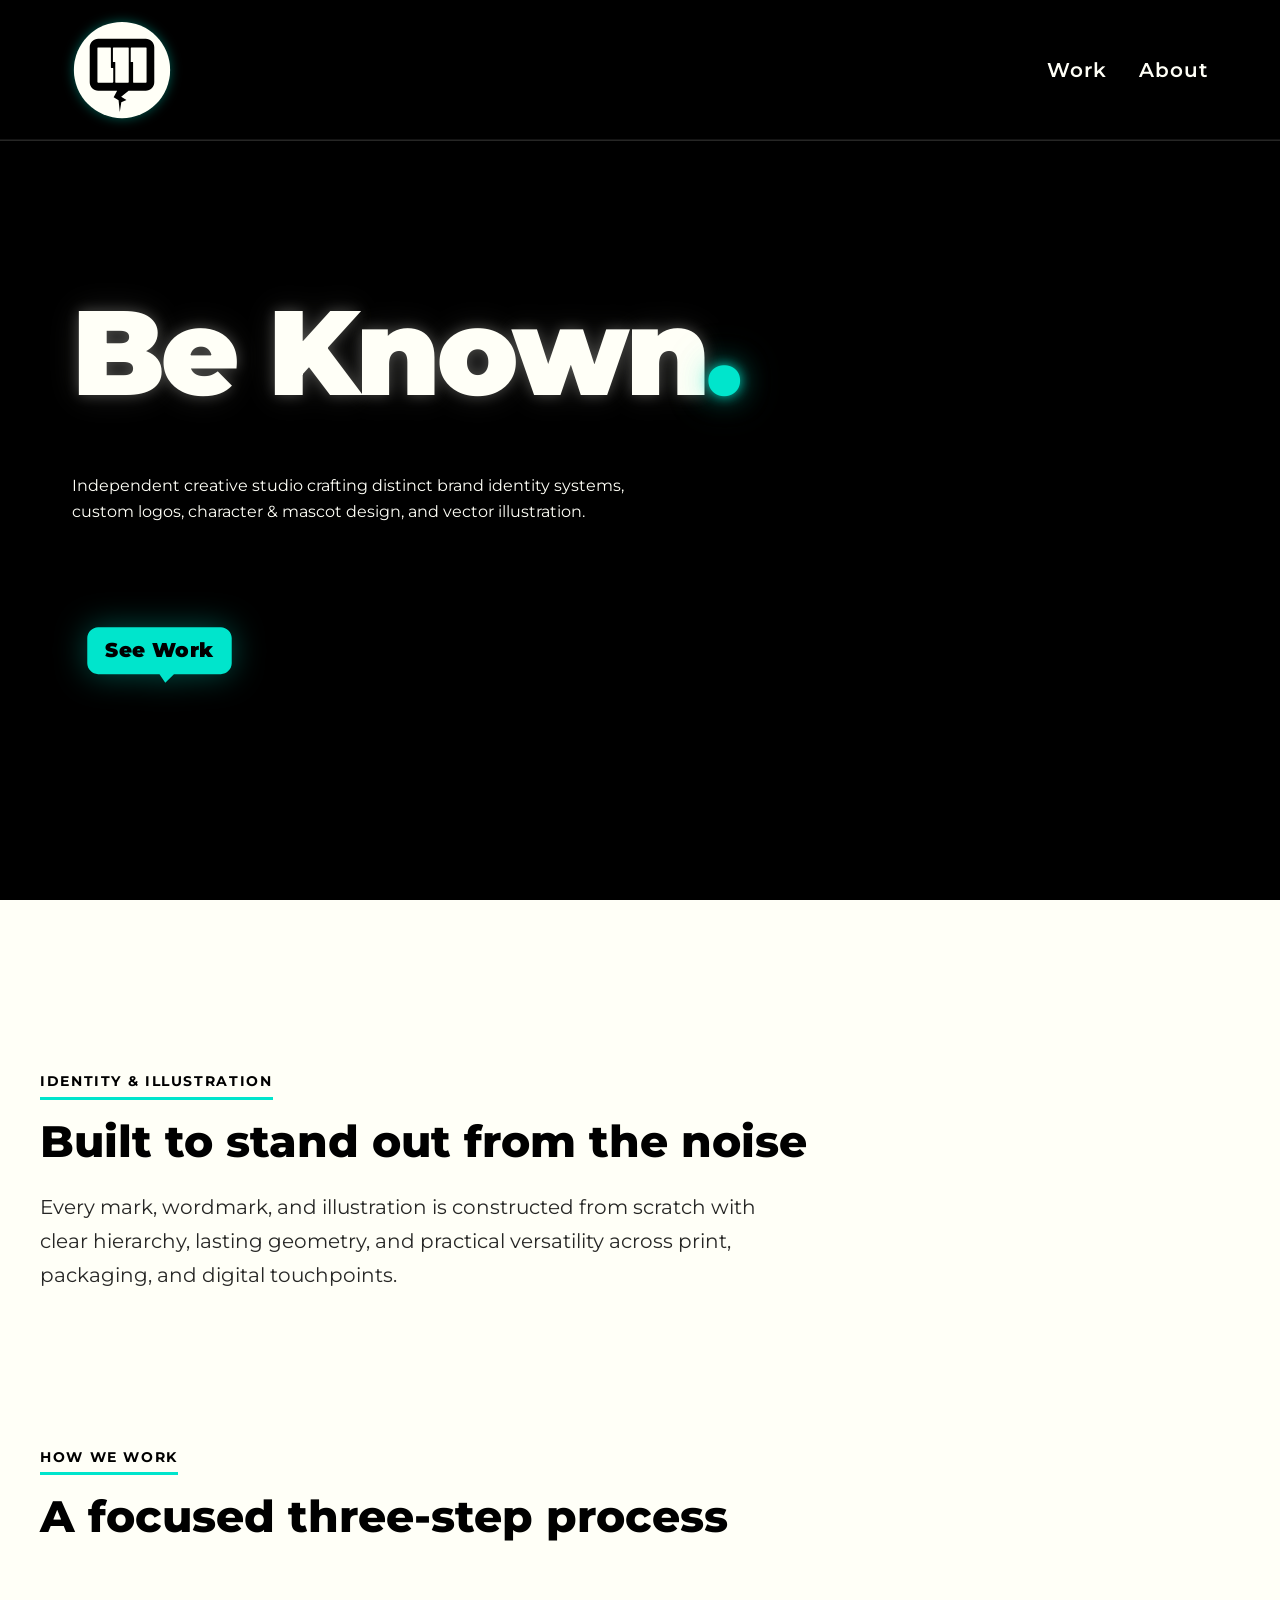
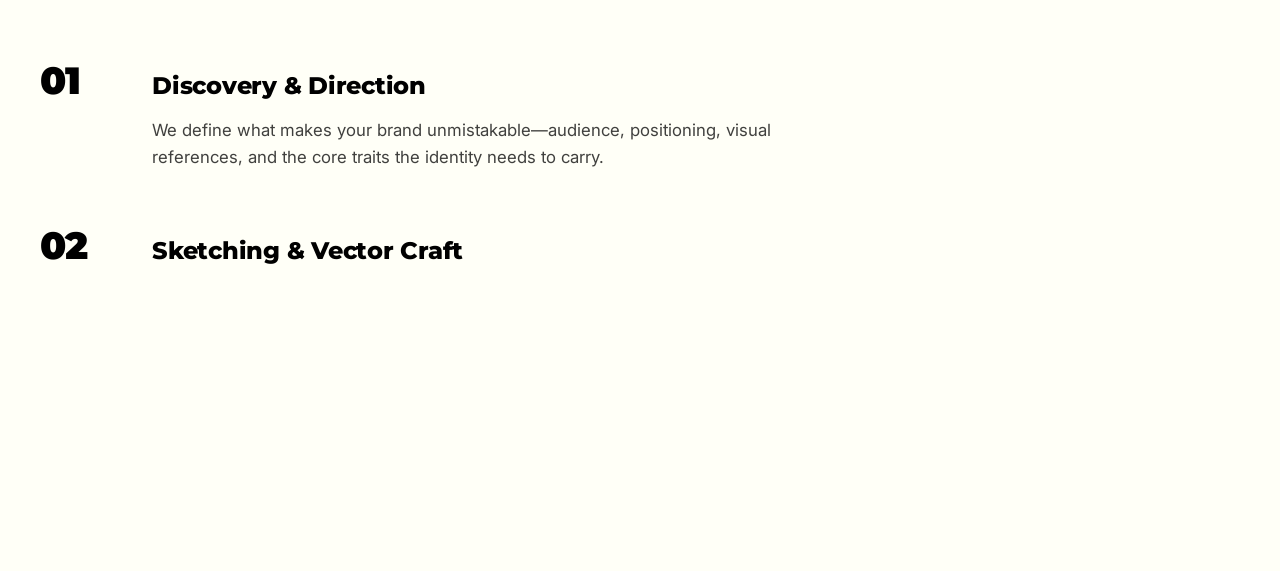
==== index.html @ d7d93ae3 "update to clean code" ====
<!DOCTYPE html>
<html lang="en">
<head>
  <meta charset="UTF-8">
  <meta name="viewport" content="width=device-width, initial-scale=1.0">
  <title>Loch11 | Be Known.</title>

  <!-- Favicon -->
  <link rel="icon" type="image/svg+xml" href="images/favicon.svg">

  <!-- Open Graph / Social Link Preview -->
  <meta property="og:type" content="website">
  <meta property="og:url" content="https://loch11.com/">
  <meta property="og:title" content="Loch11 | Be Known.">
  <meta property="og:description" content="Independent creative studio specializing in custom logos, brand identity systems, character design, and commercial illustration.">
  <meta property="og:image" content="https://loch11.com/images/og-preview.png">
  <meta property="og:image:width" content="1200">
  <meta property="og:image:height" content="630">

  <!-- Twitter / X Large Card Support -->
  <meta name="twitter:card" content="summary_large_image">
  <meta name="twitter:title" content="Loch11 | Be Known.">
  <meta name="twitter:description" content="Independent creative studio specializing in custom logos, brand identity systems, character design, and commercial illustration.">
  <meta name="twitter:image" content="https://loch11.com/images/og-preview.png">

  <!-- Google Fonts -->
  <link rel="preconnect" href="https://fonts.googleapis.com">
  <link rel="preconnect" href="https://fonts.gstatic.com" crossorigin>
  <link href="https://fonts.googleapis.com/css2?family=Inter:wght@400;500;600&family=Montserrat:ital,wght@0,400;0,600;0,700;0,800;0,900;1,400&display=swap" rel="stylesheet">

  <!-- External Stylesheet -->
  <link rel="stylesheet" href="css/style.css">
</head>
<body>

  <!-- Hidden Liquid Glass Ripple Filter -->
  <svg width="0" height="0" style="position: absolute; pointer-events: none;" aria-hidden="true">
    <defs>
      <filter id="water-ripple" x="-10%" y="-10%" width="120%" height="120%">
        <feTurbulence type="fractalNoise" baseFrequency="0.012 0.045" numOctaves="2" seed="3" result="noise">
          <animate attributeName="baseFrequency" dur="14s" values="0.012 0.045; 0.018 0.06; 0.012 0.045" repeatCount="indefinite" />
        </feTurbulence>
        <feDisplacementMap in="SourceGraphic" in2="noise" scale="14" xChannelSelector="R" yChannelSelector="G" />
      </filter>
    </defs>
  </svg>

  <!-- Above the Fold -->
  <div class="above-the-fold">
    <!-- Navigation -->
    <header class="nav">
      <div class="nav-container">
        <a href="index.html" class="brand-link" aria-label="Loch11 Home">
          <img src="images/l11-bubble.svg" alt="Loch11 Logo" class="brand-icon">
        </a>

        <nav aria-label="Primary Navigation">
          <ul class="nav-links">
            <li><a href="work.html">Work</a></li>
            <li><a href="about.html">About</a></li>
          </ul>
        </nav>
      </div>
    </header>

    <!-- Hero -->
    <section class="hero" aria-labelledby="hero-heading">
      <div class="hero-content">
        <h1 id="hero-heading" class="tagline">Be Known<span class="period">.</span></h1>
        <p class="hero-description">
          Independent creative studio crafting distinct brand identity systems, custom logos, character &amp; mascot design, and vector illustration.
        </p>
      </div>

      <div class="cta-wrapper">
        <a href="work.html" class="cta-button">See Work</a>
      </div>
    </section>

    <div class="transition-serpent-wrapper" aria-hidden="true">
      <img src="images/serpent.svg" alt="" class="transition-serpent">
    </div>
  </div>

  <!-- Below the Fold -->
  <main class="below-fold-wrapper">
    <section class="content-section" aria-labelledby="about-heading">
      <div class="section-container">
        <span class="section-eyebrow">Identity &amp; Illustration</span>
        <h2 id="about-heading" class="section-heading">Built to stand out from the noise</h2>
        <p class="about-copy">
          Every mark, wordmark, and illustration is constructed from scratch with clear hierarchy, lasting geometry, and practical versatility across print, packaging, and digital touchpoints.
        </p>
      </div>
    </section>

    <section class="process-section" aria-labelledby="process-heading">
      <div class="section-container">
        <div class="process-section-header">
          <span class="section-eyebrow">How We Work</span>
          <h2 id="process-heading" class="section-heading">A focused three-step process</h2>
        </div>

        <div class="editorial-process-list">
          <article class="process-item">
            <span class="process-num">01</span>
            <div class="process-content">
              <h3 class="process-title">Discovery &amp; Direction</h3>
              <p class="process-desc">
                We define what makes your brand unmistakable—audience, positioning, visual references, and the core traits the identity needs to carry.
              </p>
            </div>
          </article>

          <article class="process-item">
            <span class="process-num">02</span>
            <div class="process-content">
              <h3 class="process-title">Sketching &amp; Vector Craft</h3>
              <p class="process-desc">
---- css/style.css ----
/* =========================================
1. BRAND VARIABLES & RESET
   ========================================= */
:root {
  --bg-black: #000000;
  --bg-surface: #0a0d0c;
  --text-offwhite: #fffff7;
  --text-muted: #a3a39e;
  --accent-teal: #00e5cc;
  --accent-teal-hover: #00cbb5;

  --font-display: 'Montserrat', sans-serif;
  --font-body: 'Inter', -apple-system, BlinkMacSystemFont, sans-serif;
  --container-width: 1200px;
}

*,
*::before,
*::after {
  box-sizing: border-box;
  margin: 0;
  padding: 0;
}

html {
  scroll-behavior: smooth;
}

body {
  background-color: var(--bg-black);
  color: var(--text-offwhite);
  font-family: var(--font-body);
  line-height: 1.6;
  overflow-x: hidden;
}

.container {
  width: 100%;
  max-width: var(--container-width);
  margin: 0 auto;
  padding: 0 2rem;
}

/* =========================================
2. ABOVE THE FOLD LAYOUT
   ========================================= */
.above-the-fold {
  position: relative;
  min-height: 100vh;
  min-height: 100svh;
  display: flex;
  flex-direction: column;
  justify-content: center;
  background-color: var(--bg-black);
  overflow: visible;
}

/* =========================================
3. NAVIGATION BAR
   ========================================= */
.nav {
  position: fixed;
  top: 0;
  left: 0;
  width: 100%;
  z-index: 100;
  background-color: rgba(0, 0, 0, 0.55);
  -webkit-backdrop-filter: blur(10px);
  backdrop-filter: blur(10px);
  backdrop-filter: blur(10px) url(#water-ripple);
  border-bottom: 1px solid rgba(255, 255, 247, 0.15);
  box-shadow: inset 0 -1px 0 rgba(255, 255, 247, 0.08);
}

.nav-container {
  display: flex;
  justify-content: space-between;
  align-items: center;
  max-width: var(--container-width);
  margin: 0 auto;
  padding: 1.25rem 2rem;
}

.brand-link {
  display: inline-flex;
  align-items: center;
  gap: 0.65rem;
  text-decoration: none;
  color: var(--text-offwhite);
  font-family: var(--font-display);
  font-weight: 900;
  font-size: 1.35rem;
  letter-spacing: 0.04em;
  transition: opacity 0.2s ease;
}

.brand-link:hover {
  opacity: 0.85;
}

.brand-icon {
  width: 100px;
  height: 100px;
  display: block;
  filter: drop-shadow(0 0 6px rgba(0, 229, 204, 0.4));
}

.nav-links {
  display: flex;
  gap: 2rem;
  list-style: none;
}

.nav-links a {
  font-family: var(--font-display);
  font-weight: 600;
  font-size: 1.25rem;
  letter-spacing: 0.05em;
  color: var(--text-offwhite);
  text-decoration: none;
  transition: color 0.2s ease;
}

.nav-links a:hover,
.nav-links a[aria-current="page"] {
  color: var(--accent-teal);
}

/* =========================================
4. HERO & BIOLUMINESCENT TYPOGRAPHY
   ========================================= */
.hero {
  width: 100%;
  max-width: var(--container-width);
  margin: 0 auto;
  padding: 120px 2rem 140px;
}

.hero-content {
  display: flex;
  flex-direction: column;
  align-items: flex-start;
  width: fit-content;
  margin-top: 6rem;
}

.tagline {
  font-family: var(--font-display);
  font-weight: 900;
  font-size: clamp(3.75rem, 10vw, 7.5rem);
  line-height: 1.02;
  letter-spacing: -0.03em;
  color: var(--text-offwhite);
  margin-bottom: 1.5rem;
  text-shadow:
    0 0 14px rgba(255, 255, 247, 0.25),
    0 0 32px rgba(255, 255, 247, 0.12);
}

.tagline .period {
  color: var(--accent-teal);
  text-shadow:
    0 0 12px rgba(0, 229, 204, 0.8),
    0 0 28px rgba(0, 229, 204, 0.5),
    0 0 48px rgba(0, 229, 204, 0.25);
}

.hero-description {
  max-width: 55ch;
  margin-top: 2.25rem;
  font-family: var(--font-display);
  font-weight: 400;
  line-height: 1.6;
}

/* =========================================
5. BUTTONS & INTERACTIVE ELEMENTS
   ========================================= */
.cta-wrapper {
  align-self: center;
  display: inline-block;
  margin-top: 6rem;
  filter: drop-shadow(0 0 16px rgba(0, 229, 204, 0.35));
  transition: transform 0.2s ease, filter 0.2s ease;
}

.cta-wrapper:hover {
  transform: translateY(-2px);
  filter: drop-shadow(0 0 24px rgba(0, 229, 204, 0.65));
}

.cta-wrapper:active {
  transform: translateY(0);
}

.cta-button {
  display: inline-flex;
  align-items: center;
  justify-content: center;
  align-self: center;
  width: 175px;
  height: 65px;
  padding-top: 6px;
  padding-bottom: 12px;
  background-color: var(--accent-teal);
  color: var(--bg-black);
  font-family: var(--font-display);
  font-weight: 900;
  font-size: 1.25rem;
  letter-spacing: 0.02em;
  text-decoration: none;
  -webkit-mask-image: url("data:image/svg+xml,%3Csvg xmlns='http://www.w3.org/2000/svg' viewBox='0 0 200 90'%3E%3Cpath d='M15 10h170c8 0 15 7 15 15v35c0 8-7 15-15 15h-65l-12 12-8-12h-85c-8 0-15-7-15-15V25c0-8 7-15 15-15z'/%3E%3C/svg%3E");
  mask-image: url("data:image/svg+xml,%3Csvg xmlns='http://www.w3.org/2000/svg' viewBox='0 0 200 90'%3E%3Cpath d='M15 10h170c8 0 15 7 15 15v35c0 8-7 15-15 15h-65l-12 12-8-12h-85c-8 0-15-7-15-15V25c0-8 7-15 15-15z'/%3E%3C/svg%3E");
  -webkit-mask-size: 100% 100%;
  mask-size: 100% 100%;
  -webkit-mask-repeat: no-repeat;
  mask-repeat: no-repeat;
  -webkit-mask-position: center;
  mask-position: center;
  transition: background-color 0.2s ease;
}

.cta-button:hover {
  background-color: var(--accent-teal-hover);
}

.transition-serpent-wrapper {
  position: absolute;
  bottom: -2px;
  right: 0;
  z-index: 10;
  pointer-events: none;
}

.transition-serpent {
  width: clamp(220px, 28vw, 440px);
  height: auto;
  display: block;
}

/* =========================================
6. BELOW THE FOLD & SECTIONS
   ========================================= */
.below-fold-wrapper {
  background-color: var(--text-offwhite);
  color: var(--bg-black);
  padding-top: 7rem;
  padding-bottom: 7rem;
}

.content-section {
  padding: 3.5rem 2rem;
}

.section-container {
  max-width: var(--container-width);
  margin: 0 auto;
}

.section-eyebrow {
  display: inline-block;
  font-family: var(--font-display);
  font-weight: 700;
  font-size: 0.85rem;
  text-transform: uppercase;
  letter-spacing: 0.12em;
  color: var(--bg-black);
  margin-bottom: 1rem;
  border-bottom: 3px solid var(--accent-teal);
  padding-bottom: 0.25rem;
}

.below-fold-wrapper .section-heading {
  font-family: var(--font-display);
  font-weight: 800;
  font-size: clamp(1.85rem, 3.5vw, 2.75rem);
  line-height: 1.15;
  margin-bottom: 1.5rem;
  max-width: 780px;
}

.about-copy {
  font-family: var(--font-display);
  font-weight: 400;
  font-size: clamp(1.1rem, 1.6vw, 1.35rem);
  line-height: 1.65;
  max-width: 760px;
  color: rgba(0, 0, 0, 0.85);
}

/* Editorial Process Section */
.process-section {
  padding: 6rem 0;
  background-color: var(--text-offwhite);
  color: var(--bg-black);
}

.process-section-header {
  margin-bottom: 4rem;
  max-width: 700px;
}

.editorial-process-list {
  display: flex;
  flex-direction: column;
  gap: 3.5rem;
  max-width: 900px;
  margin-bottom: 5rem;
  padding-top: 3.5rem;
}

.process-item {
  display: grid;
  grid-template-columns: 80px 1fr;
  gap: 2rem;
  align-items: baseline;
}

.process-num {
  font-family: var(--font-display);
  font-weight: 900;
  font-size: clamp(2rem, 3vw, 2.75rem);
  color: var(--bg-black);
  line-height: 1;
  letter-spacing: -0.02em;
}

.process-content {
  display: flex;
  flex-direction: column;
  gap: 0.75rem;
}

.process-title {
  font-family: var(--font-display);
  font-weight: 800;
  font-size: clamp(1.25rem, 2vw, 1.5rem);
  letter-spacing: -0.01em;
  color: var(--bg-black);
}

.process-desc {
  font-family: var(--font-body);
  font-size: 1.05rem;
  line-height: 1.6;
  color: rgba(0, 0, 0, 0.75);
  max-width: 700px;
}

/* Process Closing CTA */
.process-cta {
  display: flex;
  flex-direction: column;
  align-items: center;
  justify-content: center;
  text-align: center;
  gap: 1.75rem;
  margin: 5rem auto 0;
  padding-top: 3rem;
  width: 100%;
  max-width: 900px;
}

.process-cta-text {
  font-family: var(--font-display);
  font-weight: 800;
  font-size: clamp(1.4rem, 2.5vw, 1.85rem);
  line-height: 1.3;
  color: var(--bg-black);
  width: 100%;
  text-align: center;
}

.process-cta .cta-button {
  align-self: center;
}

/* =========================================
7. SITE FOOTER & SUBPAGE SUPPORT
   ========================================= */
.site-footer {
  position: relative;
  background-color: var(--bg-black);
  color: var(--text-offwhite);
  padding: 6rem 2rem 3rem;
  width: 100%;
  overflow: visible;
}

.footer-container {
  display: flex;
  justify-content: space-between;
  align-items: center;
  flex-wrap: wrap;
  gap: 1.5rem;
  max-width: var(--container-width);
  margin: 0 auto;
  padding: 3rem 2rem;
  font-family: var(--font-display);
  font-size: 0.9rem;
}

.footer-copyright {
  font-weight: 400;
  color: rgba(255, 255, 247, 0.75);
}

.footer-center {
  display: flex;
  flex-direction: column;
  align-items: center;
  justify-content: center;
  text-align: center;
  gap: 0.75rem;
}

.footer-contact {
  display: inline-block;
  text-align: center;
  color: var(--text-offwhite);
  font-weight: 600;
  text-decoration: none;
  transition: color 0.2s ease;
}

.footer-contact:hover {
  color: var(--accent-teal);
}

.footer-socials {
  display: flex;
  gap: 1.75rem;
  list-style: none;
}

.footer-socials a {
  color: var(--text-offwhite);
  font-weight: 600;
  text-decoration: none;
  transition: color 0.2s ease;
}

.footer-socials a:hover {
  color: var(--accent-teal);
}

.subpage-main,
.work-main {
  min-height: calc(100vh - 220px);
  padding-top: 11rem;
  padding-bottom: 5rem;
}

/* Footer Water Emergence Effect */
.footer-water-stage {
  position: relative;
  display: inline-flex;
  align-items: center;
  justify-content: center;
  padding: 8px 12px;
  overflow: hidden;
}

.footer-water-stage .footer-logo {
  display: block;
  width: 140px;
  height: auto;
  margin: 0 auto;
  transform: translateY(115%) scaleY(0.85) skewX(-4deg);
  opacity: 0;
  filter: blur(3px);
  transition:
    transform 1.3s cubic-bezier(0.22, 1, 0.36, 1),
    opacity 0.8s ease-out,
    filter 1.1s ease-out;
  will-change: transform, opacity, filter;
}

.waterline-shimmer {
  position: absolute;
  bottom: 4px;
  left: 5%;
  width: 90%;
  height: 3px;
  border-radius: 50%;
  background: radial-gradient(circle, rgba(0, 229, 204, 0.95) 0%, rgba(0, 229, 204, 0) 75%);
  opacity: 0;
  transform: scaleX(0.2);
  pointer-events: none;
}

.footer-water-stage.is-emerged .footer-logo {
  transform: translateY(0) scaleY(1) skewX(0deg);
  opacity: 1;
  filter: blur(0);
  animation: water-bob 1.6s ease-out 0.3s 1;
}

.footer-water-stage.is-emerged .waterline-shimmer {
  animation: surface-ripple 1.8s ease-out forwards;
}

@keyframes water-bob {
  0%   { transform: translateY(0) skewX(-3deg) scaleY(0.96); }
  35%  { transform: translateY(-4px) skewX(2deg) scaleY(1.02); }
  70%  { transform: translateY(1px) skewX(-1deg) scaleY(0.99); }
  100% { transform: translateY(0) skewX(0deg) scaleY(1); }
}

@keyframes surface-ripple {
  0%   { opacity: 0; transform: scaleX(0.2); }
  30%  { opacity: 1; transform: scaleX(1.05); }
  100% { opacity: 0; transform: scaleX(1.35); }
}

@media (prefers-reduced-motion: reduce) {
  .footer-water-stage .footer-logo {
    transform: none;
    opacity: 1;
    filter: none;
    transition: none;
    animation: none;
  }
  .waterline-shimmer {
    display: none;
  }
}

/* ==========================================================================
   Work Page: Case Studies (3) + Logo & Typography Sample Grid
   ========================================================================== */
.work-main {
  --teal: #00e5cc;
  --panel-bg: rgba(255, 255, 255, 0.03);
  --line-subtle: rgba(255, 255, 255, 0.14);
}

.work-hero {
  padding: 2.5rem 0;
}

.work-hero .eyebrow {
  font-family: var(--font-body);
  font-size: 0.78rem;
  font-weight: 600;
  letter-spacing: 0.16em;
  text-transform: uppercase;
  color: var(--teal);
  margin-bottom: 0.75rem;
}

.work-title {
  font-family: var(--font-display);
  font-weight: 900;
  font-size: clamp(2.25rem, 5vw, 3.75rem);
  line-height: 1.05;
  letter-spacing: -0.02em;
  margin-bottom: 1rem;
}

.work-intro {
  font-family: var(--font-body);
  font-size: 1.05rem;
  line-height: 1.65;
  max-width: 58ch;
  opacity: 0.82;
}

.case-studies-section,
.samples-section {
  padding: 2.5rem 0;
}

.work-main .section-header {
  display: flex;
  align-items: baseline;
  gap: 1rem;
  border-bottom: 1px solid var(--line-subtle);
  padding-bottom: 0.9rem;
  margin-bottom: 2.5rem;
}

.work-main .section-index {
  font-family: var(--font-display);
  font-weight: 800;
  font-size: 0.95rem;
  color: var(--teal);
  letter-spacing: 0.08em;
}

.work-main .section-heading {
  font-family: var(--font-display);
  font-weight: 800;
  font-size: clamp(1.35rem, 2.5vw, 1.85rem);
  color: var(--text-offwhite);
}

.case-study-list {
  display: flex;
  flex-direction: column;
  gap: 3.5rem;
}

.case-study-row {
  display: grid;
  grid-template-columns: 1.25fr 1fr;
  gap: 2.5rem;
  align-items: center;
}

.case-study-row--reverse .case-study-media {
  order: 2;
}

.case-study-row--reverse .case-study-content {
  order: 1;
}

.case-study-media {
  display: block;
  text-decoration: none;
}

.case-study-placeholder {
  aspect-ratio: 3 / 2;
}

.case-study-meta {
  display: flex;
  align-items: center;
  gap: 0.85rem;
  margin-bottom: 0.75rem;
}

.case-num {
  font-family: var(--font-display);
  font-weight: 900;
  font-size: 1.1rem;
  color: var(--teal);
}

.case-tags {
  font-family: var(--font-body);
  font-size: 0.78rem;
  letter-spacing: 0.08em;
  text-transform: uppercase;
  opacity: 0.72;
}

.case-study-title {
  font-family: var(--font-display);
  font-weight: 800;
  font-size: clamp(1.5rem, 2.6vw, 2.1rem);
  line-height: 1.15;
  margin-bottom: 0.85rem;
}

.case-study-summary {
  font-family: var(--font-body);
  font-size: 0.98rem;
  line-height: 1.65;
  opacity: 0.84;
  margin-bottom: 1.35rem;
}

.editorial-link {
  display: inline-flex;
  align-items: center;
  gap: 0.4rem;
  font-family: var(--font-display);
  font-weight: 700;
  font-size: 0.88rem;
  letter-spacing: 0.04em;
  text-transform: uppercase;
  text-decoration: none;
  color: inherit;
  border-bottom: 1px solid var(--teal);
  padding-bottom: 0.25rem;
  transition: color 0.2s ease, gap 0.2s ease;
}

.editorial-link:hover {
  color: var(--teal);
  gap: 0.65rem;
}

.work-divider {
  border: 0;
  border-top: 1px solid var(--line-subtle);
  margin: 3.5rem 0 1.5rem;
}

.samples-grid {
  display: grid;
  grid-template-columns: repeat(3, minmax(0, 1fr));
  gap: 1.75rem;
}

.sample-card {
  margin: 0;
}

.sample-placeholder {
  aspect-ratio: 1 / 1;
}

.sample-caption {
  display: flex;
  justify-content: space-between;
  align-items: baseline;
  gap: 0.75rem;
  padding-top: 0.7rem;
}

.sample-title {
  font-family: var(--font-display);
  font-weight: 700;
  font-size: 0.95rem;
}

.sample-kind {
  font-family: var(--font-body);
  font-size: 0.75rem;
  text-transform: uppercase;
  letter-spacing: 0.08em;
  color: var(--teal);
  white-space: nowrap;
}

.placeholder-frame {
  width: 100%;
  background: var(--panel-bg);
  border: 1px dashed rgba(255, 255, 255, 0.28);
  display: flex;
  flex-direction: column;
  align-items: center;
  justify-content: center;
  gap: 0.35rem;
  text-align: center;
  padding: 1rem;
  transition: border-color 0.25s ease, background-color 0.25s ease;
}

.case-study-media:hover .placeholder-frame,
.sample-card:hover .placeholder-frame {
  border-color: var(--teal);
  background: rgba(0, 229, 204, 0.04);
}

.placeholder-tag {
  font-family: var(--font-display);
  font-weight: 700;
  font-size: 0.85rem;
  letter-spacing: 0.06em;
  text-transform: uppercase;
}

.placeholder-dims {
  font-family: var(--font-body);
  font-size: 0.78rem;
  opacity: 0.6;
}

/* =========================================
8. RESPONSIVE / MOBILE ADJUSTMENTS
   ========================================= */
@media (max-width: 900px) {
  .case-study-row,
  .case-study-row--reverse {
    grid-template-columns: 1fr;
    gap: 1.25rem;
  }

  .case-study-row--reverse .case-study-media,
  .case-study-row--reverse .case-study-content {
    order: initial;
  }

  .samples-grid {
    grid-template-columns: repeat(2, minmax(0, 1fr));
  }
}

@media (max-width: 768px) {
  .process-section {
    padding: 3.5rem 1.5rem;
  }

  .process-section-header {
    margin-bottom: 1.75rem;
  }

  .editorial-process-list {
    padding-top: 2rem;
    gap: 2.25rem;
    margin-bottom: 0.5rem;
  }

  .process-item {
    grid-template-columns: 1fr;
    gap: 0.5rem;
  }

  .process-num {
    font-size: 1.75rem;
    color: var(--bg-black);
  }

  .process-cta {
    margin-top: 0;
    padding-top: 0;
  }

  .footer-container {
    flex-direction: column;
    text-align: center;
  }
}

@media (max-width: 600px) {
  .nav-links {
    gap: 1.5rem;
  }

  .cta-wrapper {
    width: 100%;
    padding: 0 1rem;
  }

  .cta-button {
    padding: 0.9rem 2rem;
    width: auto;
    min-width: 180px;
  }

  .samples-grid {
    grid-template-columns: 1fr;
  }
}
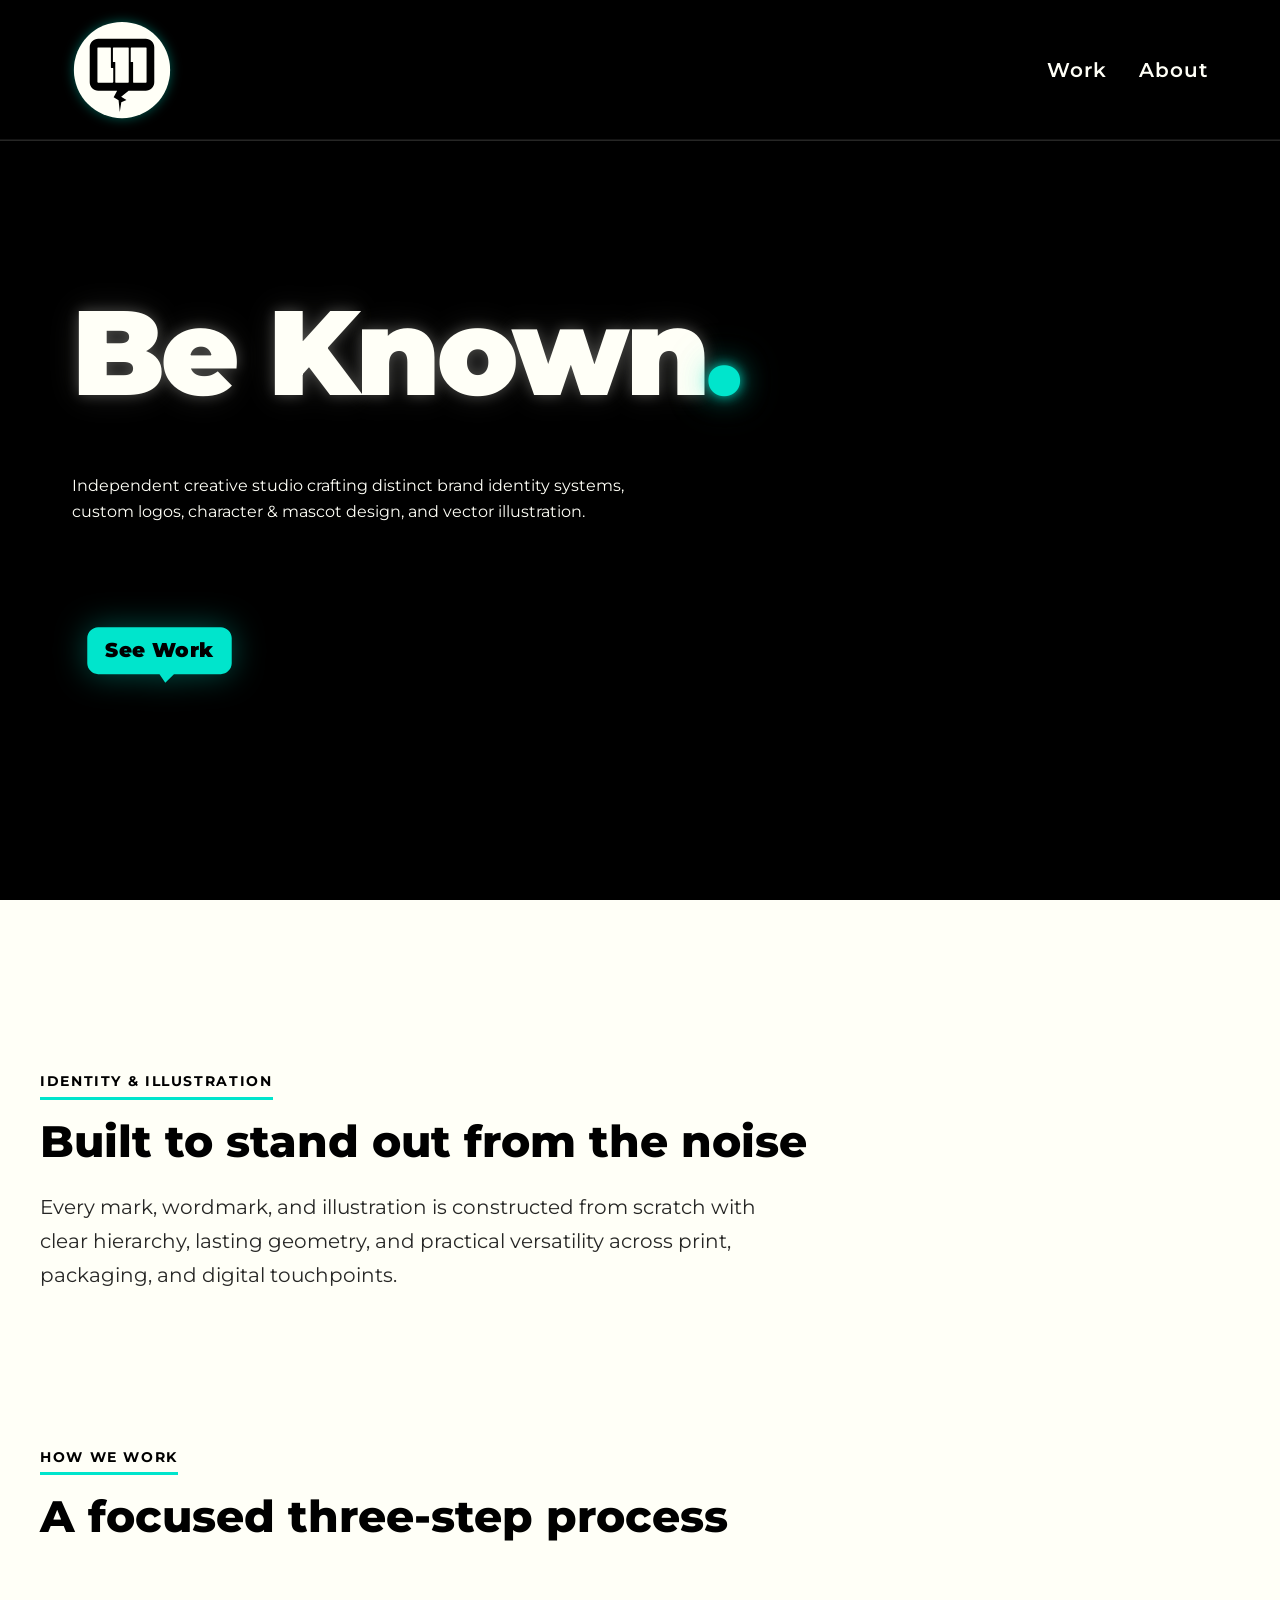
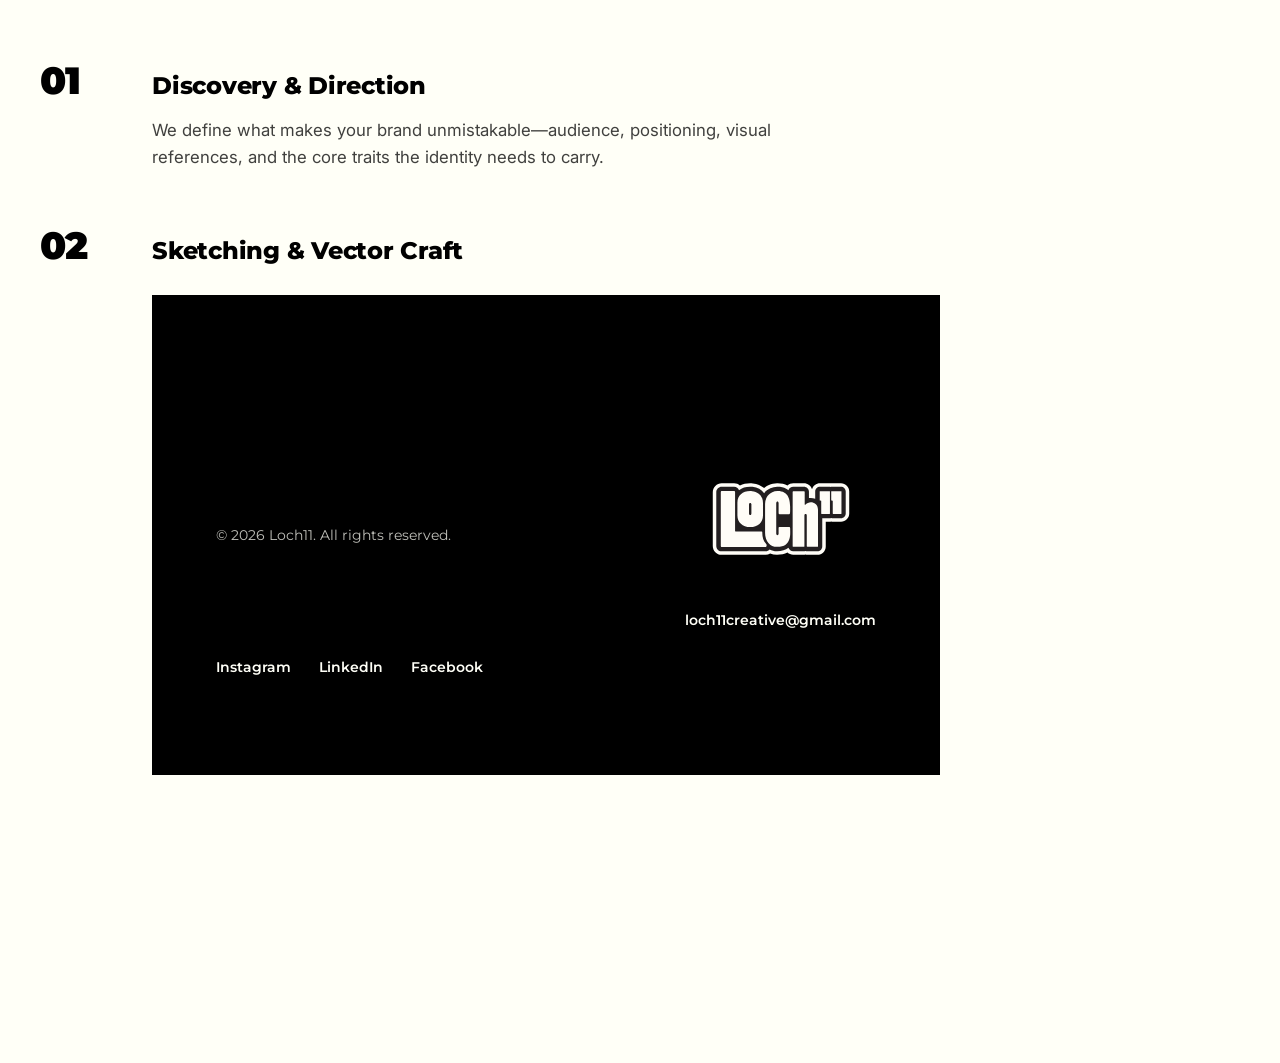
==== commit 5150fcbe: "adding footer to main page" ====
--- a/index.html
+++ b/index.html
@@ -116,4 +116,61 @@
             <span class="process-num">02</span>
             <div class="process-content">
               <h3 class="process-title">Sketching &amp; Vector Craft</h3>
-              <p class="process-desc">+              <p class="process-desc">
+
+                 <!-- Full-Width Black Footer -->
+  <footer class="site-footer">
+    <div class="footer-container">
+      <div class="footer-left">
+        <p class="footer-copyright">&copy; 2026 Loch11. All rights reserved.</p>
+      </div>
+
+      <div class="footer-center">
+        <a href="index.html" class="footer-logo-link footer-water-stage" aria-label="Loch11 Home">
+          <img src="images/loch11-logo.svg" alt="Loch11 Logo" class="footer-logo">
+          <span class="waterline-shimmer" aria-hidden="true"></span>
+        </a>
+        <a href="mailto:loch11creative@gmail.com" class="footer-contact">loch11creative@gmail.com</a>
+      </div>
+
+      <div class="footer-right">
+        <ul class="footer-socials">
+          <li><a href="https://www.instagram.com/loch11.studio" target="_blank" rel="noopener noreferrer">Instagram</a></li>
+          <li><a href="https://www.linkedin.com/company/loch11/" target="_blank" rel="noopener noreferrer">LinkedIn</a></li>
+          <li><a href="https://www.facebook.com/Loch11creative" target="_blank" rel="noopener noreferrer">Facebook</a></li>
+        </ul>
+      </div>
+    </div>
+  </footer>
+
+  <script>
+    document.addEventListener('DOMContentLoaded', () => {
+      const waterStage = document.querySelector('.footer-water-stage');
+      if (!waterStage) return;
+
+      const triggerEmerge = () => {
+        waterStage.classList.add('is-emerged');
+      };
+
+      if ('IntersectionObserver' in window) {
+        const observer = new IntersectionObserver((entries) => {
+          entries.forEach((entry) => {
+            if (entry.isIntersecting) {
+              triggerEmerge();
+              observer.unobserve(waterStage);
+            }
+          });
+        }, {
+          threshold: 0,
+          rootMargin: '0px 0px -20px 0px'
+        });
+
+        observer.observe(waterStage);
+      } else {
+        triggerEmerge();
+      }
+    });
+  </script>
+
+</body>
+</html>
--- a/css/style.css
+++ b/css/style.css
@@ -457,7 +457,7 @@
   display: inline-flex;
   align-items: center;
   justify-content: center;
-  padding: 8px 12px;
+  padding: 10px 16px 8px;
   overflow: hidden;
 }
 
@@ -466,7 +466,7 @@
   width: 140px;
   height: auto;
   margin: 0 auto;
-  transform: translateY(115%) scaleY(0.85) skewX(-4deg);
+  transform: translateY(115%) scale(0.96) skewX(-4deg);
   opacity: 0;
   filter: blur(3px);
   transition:
@@ -494,10 +494,15 @@
   opacity: 1;
   filter: blur(0);
   animation: water-bob 1.6s ease-out 0.3s 1;
+  animation: water-emerge 1.65s cubic-bezier(0.16, 1, 0.3, 1) forwards;
 }
 
 .footer-water-stage.is-emerged .waterline-shimmer {
-  animation: surface-ripple 1.8s ease-out forwards;
+  animation: surface-ripple 2s ease-out forwards;
+}
+
+.footer-water-stage.is-emerged.is-settled .footer-logo {
+  filter: none;
 }
 
 @keyframes water-bob {
@@ -507,9 +512,27 @@
   100% { transform: translateY(0) skewX(0deg) scaleY(1); }
 }
 
+@keyframes water-emerge {
+  0% {
+    transform: translateY(115%) scale(0.96);
+    opacity: 0;
+  }
+  25% {
+    opacity: 0.65;
+  }
+  75% {
+    transform: translateY(-3px) scale(1.01);
+    opacity: 1;
+  }
+  100% {
+    transform: translateY(0) scale(1);
+    opacity: 1;
+  }
+}
+
 @keyframes surface-ripple {
   0%   { opacity: 0; transform: scaleX(0.2); }
-  30%  { opacity: 1; transform: scaleX(1.05); }
+  30%  { opacity: 1; transform: scaleX(1.08); }
   100% { opacity: 0; transform: scaleX(1.35); }
 }
 
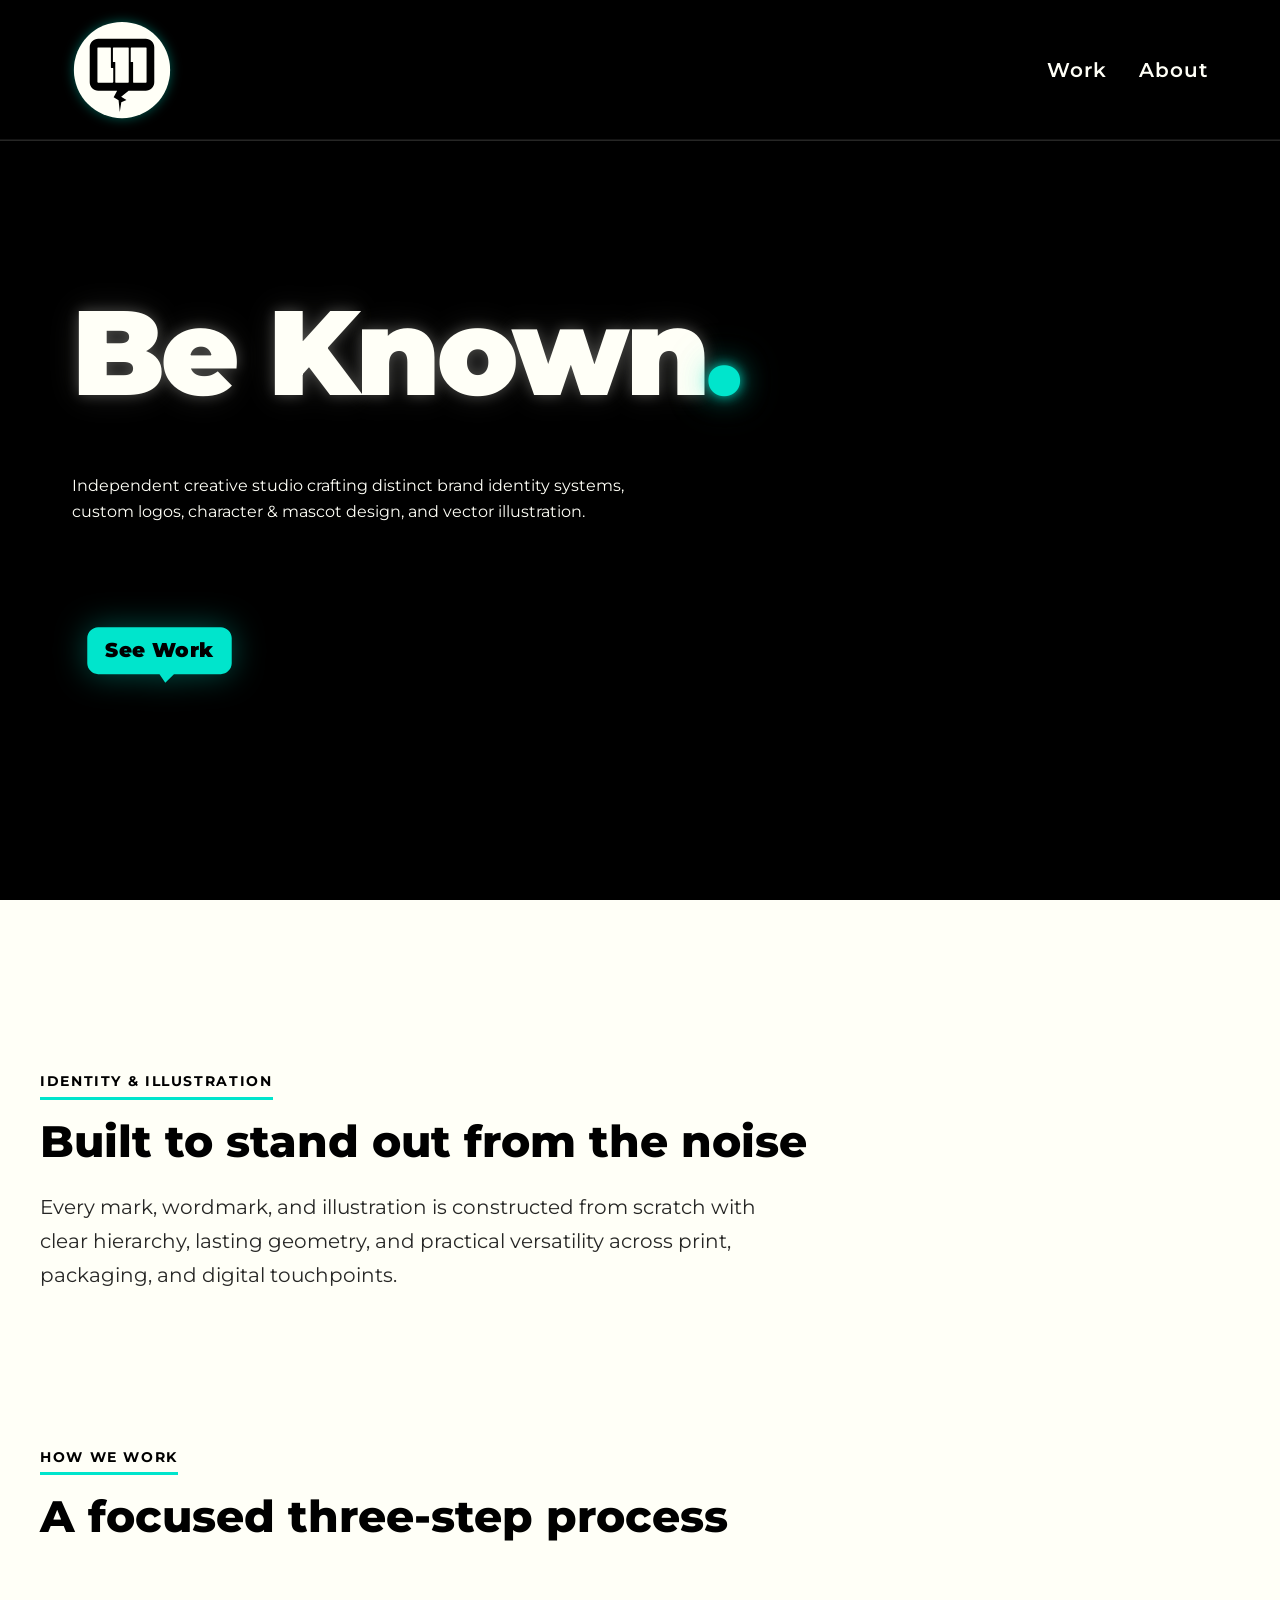
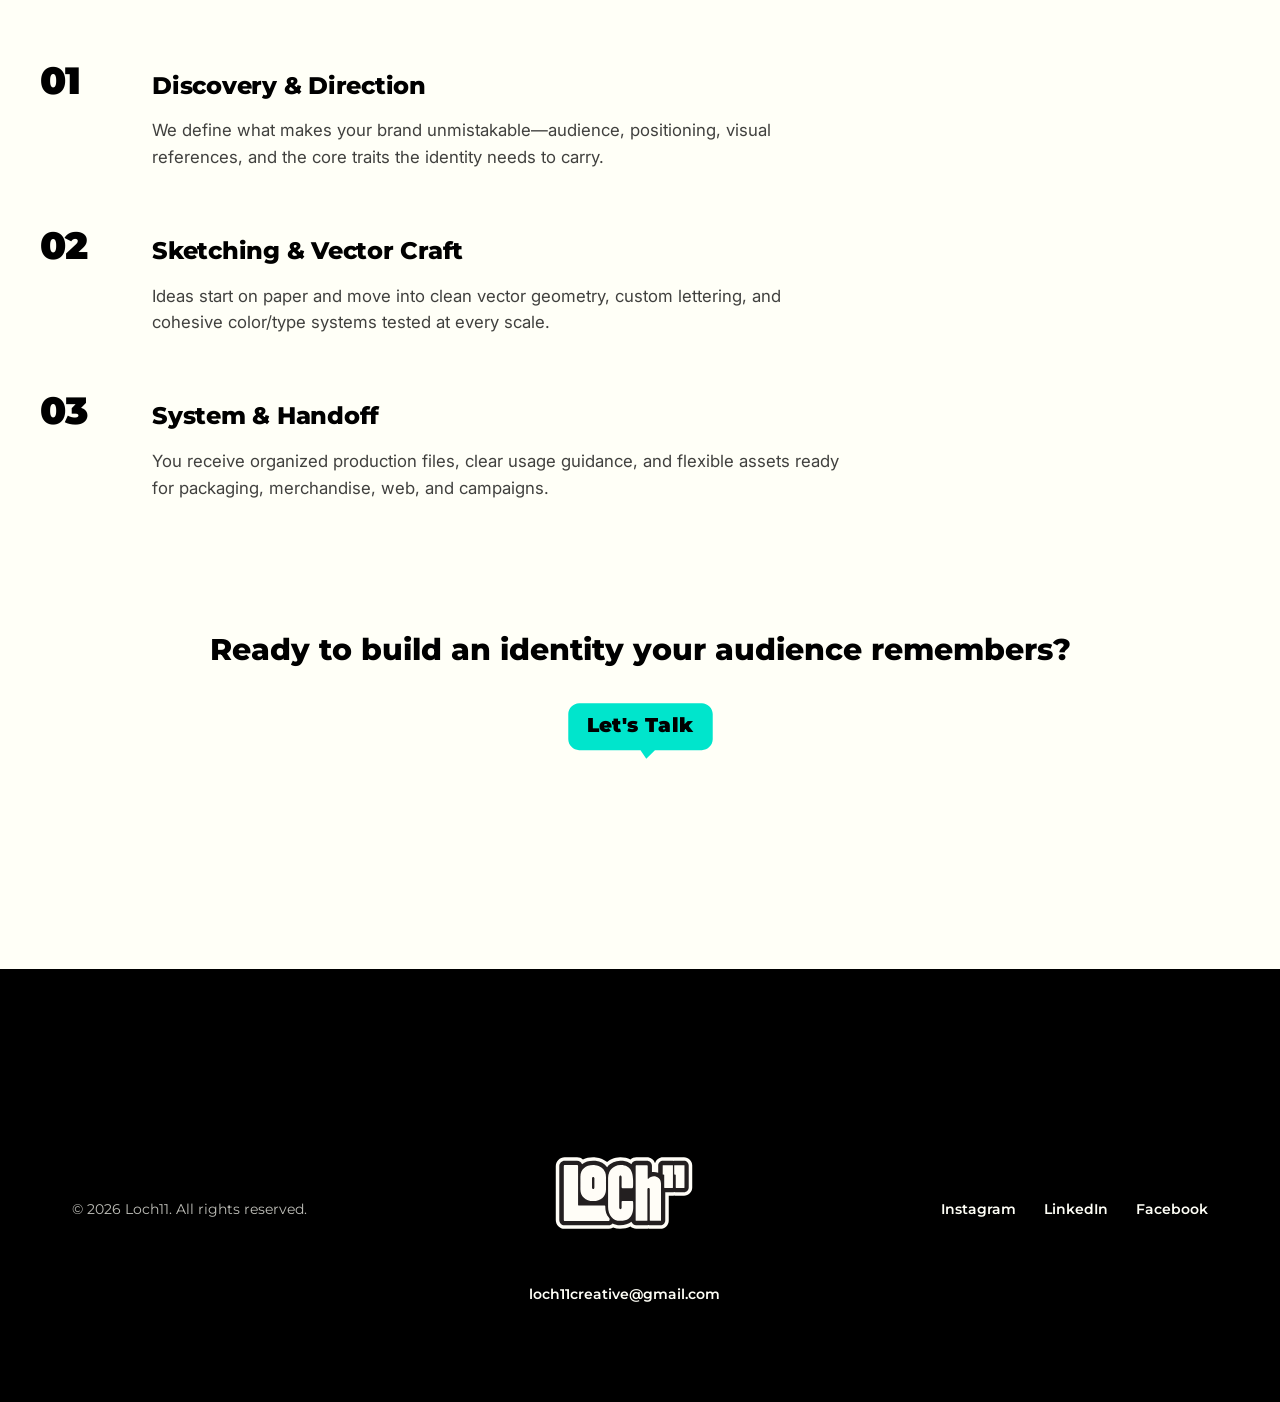
==== commit 9ae6eeb2: "restoring index.html" ====
--- a/index.html
+++ b/index.html
@@ -41,6 +41,24 @@
           <animate attributeName="baseFrequency" dur="14s" values="0.012 0.045; 0.018 0.06; 0.012 0.045" repeatCount="indefinite" />
         </feTurbulence>
         <feDisplacementMap in="SourceGraphic" in2="noise" scale="14" xChannelSelector="R" yChannelSelector="G" />
+      </filter>
+
+      <filter id="footer-emerge-ripple" x="-20%" y="-20%" width="140%" height="140%">
+        <feTurbulence
+          type="fractalNoise"
+          baseFrequency="0.015 0.06"
+          numOctaves="2"
+          seed="7"
+          result="rippleNoise"
+        />
+        <feDisplacementMap
+          id="footer-displacement"
+          in="SourceGraphic"
+          in2="rippleNoise"
+          scale="16"
+          xChannelSelector="R"
+          yChannelSelector="G"
+        />
       </filter>
     </defs>
   </svg>
@@ -117,8 +135,31 @@
             <div class="process-content">
               <h3 class="process-title">Sketching &amp; Vector Craft</h3>
               <p class="process-desc">
-
-                 <!-- Full-Width Black Footer -->
+                Ideas start on paper and move into clean vector geometry, custom lettering, and cohesive color/type systems tested at every scale.
+              </p>
+            </div>
+          </article>
+
+          <article class="process-item">
+            <span class="process-num">03</span>
+            <div class="process-content">
+              <h3 class="process-title">System &amp; Handoff</h3>
+              <p class="process-desc">
+                You receive organized production files, clear usage guidance, and flexible assets ready for packaging, merchandise, web, and campaigns.
+              </p>
+            </div>
+          </article>
+        </div>
+
+        <div class="process-cta">
+          <p class="process-cta-text">Ready to build an identity your audience remembers?</p>
+          <a href="mailto:loch11creative@gmail.com" class="cta-button">Let's Talk</a>
+        </div>
+      </div>
+    </section>
+  </main>
+
+  <!-- Full-Width Black Footer -->
   <footer class="site-footer">
     <div class="footer-container">
       <div class="footer-left">
@@ -146,10 +187,27 @@
   <script>
     document.addEventListener('DOMContentLoaded', () => {
       const waterStage = document.querySelector('.footer-water-stage');
+      const displacement = document.getElementById('footer-displacement');
       if (!waterStage) return;
 
       const triggerEmerge = () => {
         waterStage.classList.add('is-emerged');
+
+        if (displacement) {
+          let scale = 16;
+          const calmInterval = setInterval(() => {
+            scale -= 0.8;
+            if (scale <= 0) {
+              displacement.setAttribute('scale', '0');
+              waterStage.classList.add('is-settled');
+              clearInterval(calmInterval);
+            } else {
+              displacement.setAttribute('scale', scale.toFixed(1));
+            }
+          }, 55);
+        } else {
+          setTimeout(() => waterStage.classList.add('is-settled'), 1650);
+        }
       };
 
       if ('IntersectionObserver' in window) {
@@ -162,7 +220,7 @@
           });
         }, {
           threshold: 0,
-          rootMargin: '0px 0px -20px 0px'
+          rootMargin: '0px 0px -15px 0px'
         });
 
         observer.observe(waterStage);
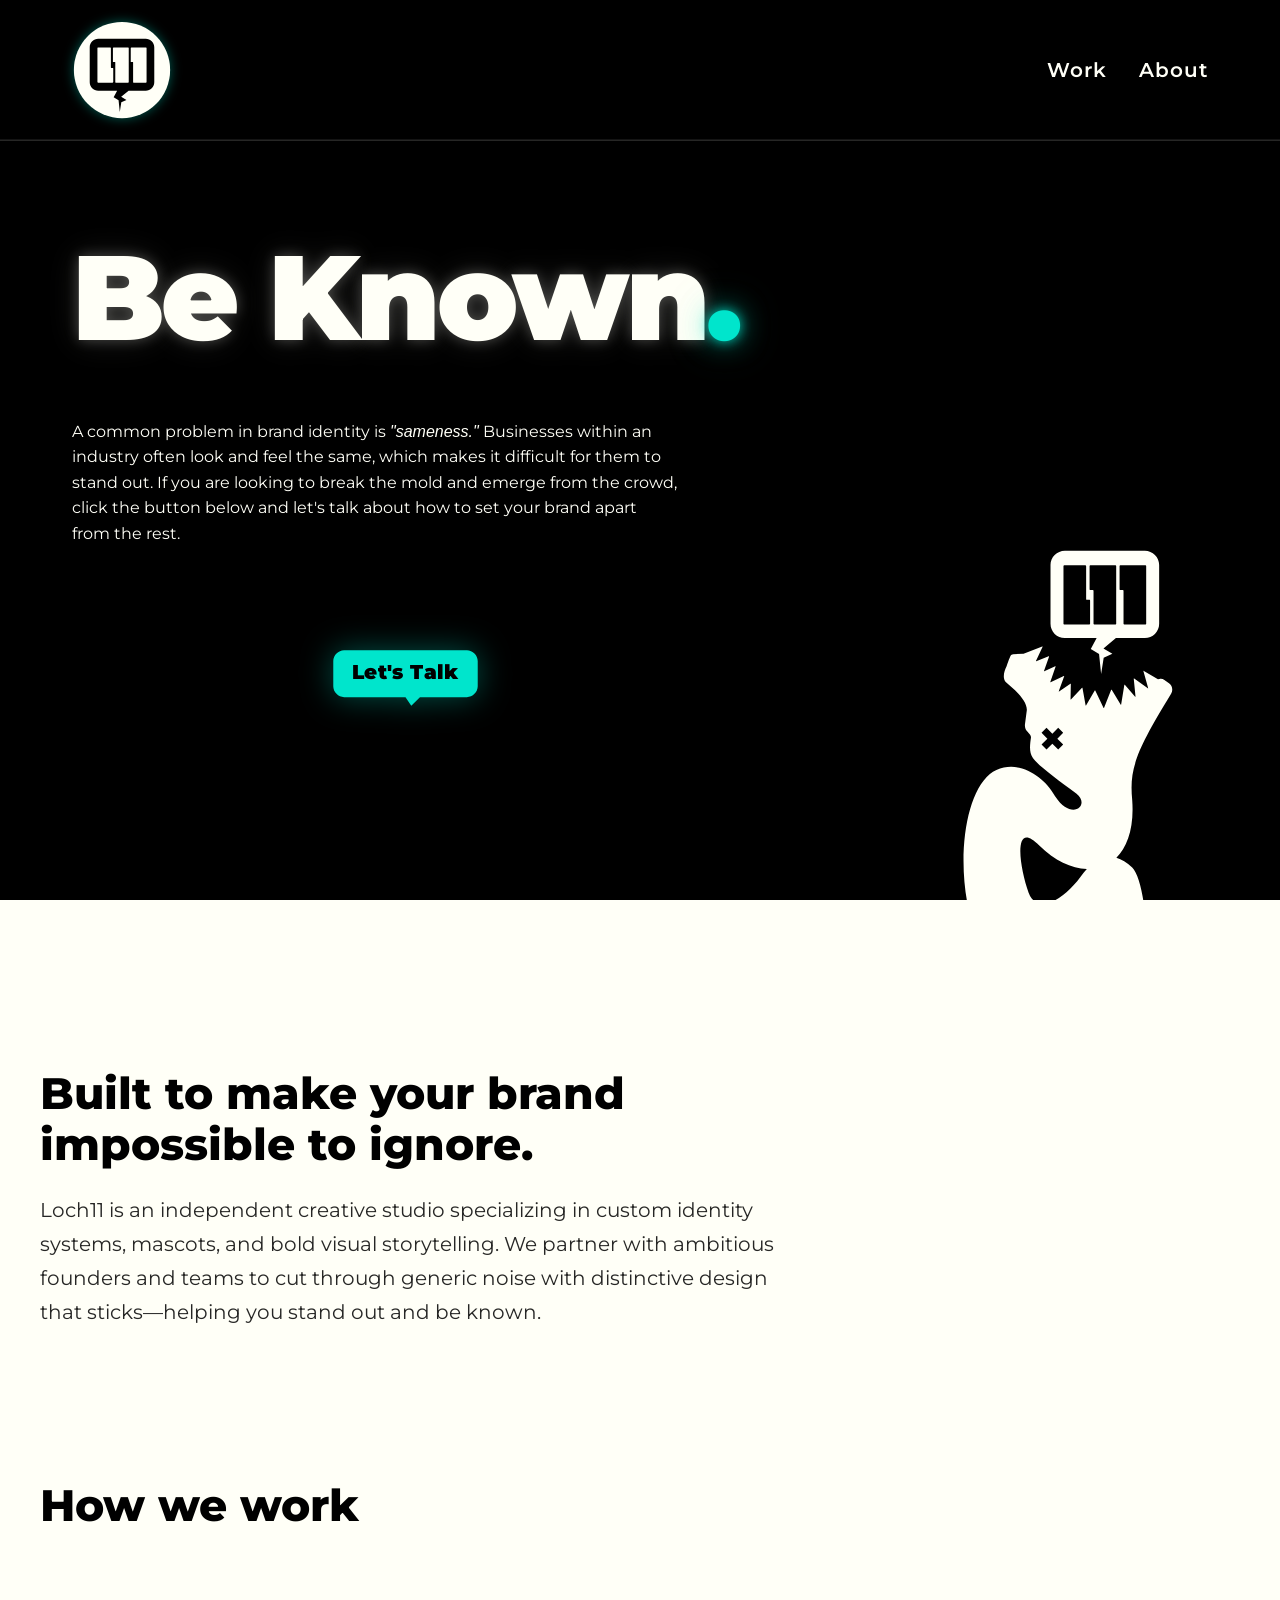
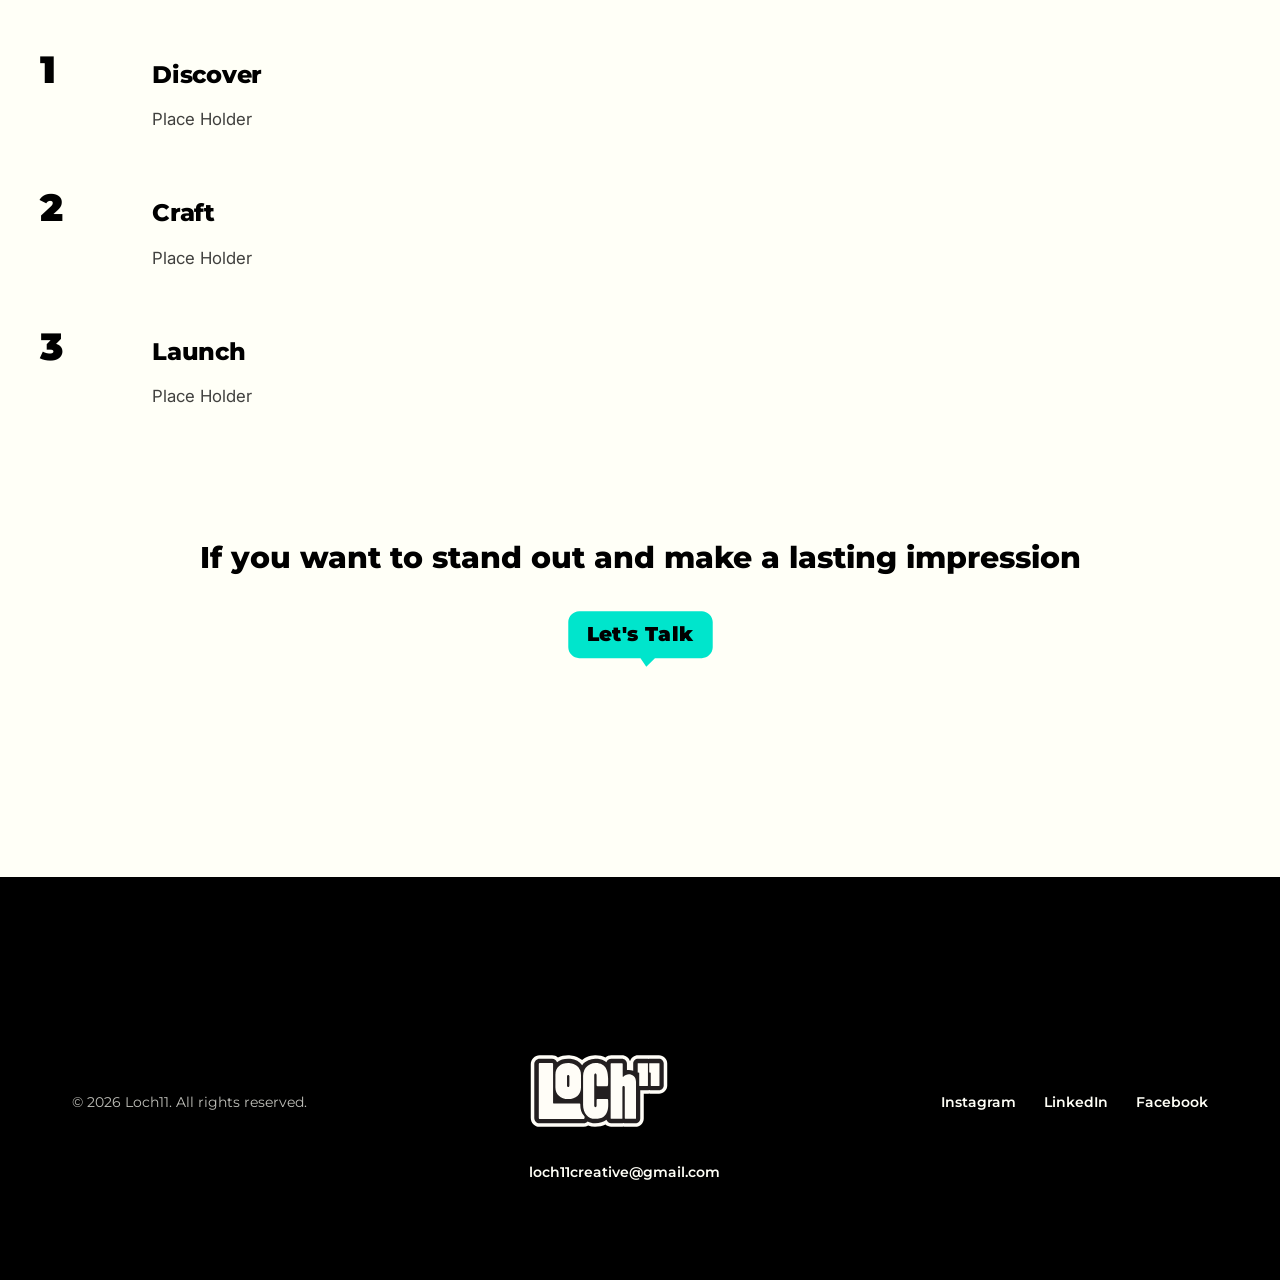
==== commit 86858a61: "refresh" ====
--- a/index.html
+++ b/index.html
@@ -4,231 +4,182 @@
   <meta charset="UTF-8">
   <meta name="viewport" content="width=device-width, initial-scale=1.0">
   <title>Loch11 | Be Known.</title>
-
+  
+  <!-- Google Fonts -->
+  <link rel="preconnect" href="https://fonts.googleapis.com">
+  <link rel="preconnect" href="https://fonts.gstatic.com" crossorigin>
+  <link href="https://fonts.googleapis.com/css2?family=Inter:wght@400;500;600&family=Montserrat:ital,wght@0,400;0,600;0,700;0,900;1,400&display=swap" rel="stylesheet">
+  
   <!-- Favicon -->
-  <link rel="icon" type="image/svg+xml" href="images/favicon.svg">
-
-  <!-- Open Graph / Social Link Preview -->
+  <link rel="icon" href="images/favicon-dark.svg" media="(prefers-color-scheme: light)">
+  <link rel="icon" href="images/favicon-light.svg" media="(prefers-color-scheme: dark)">
+  
+  <!-- Open Graph -->
   <meta property="og:type" content="website">
   <meta property="og:url" content="https://loch11.com/">
   <meta property="og:title" content="Loch11 | Be Known.">
   <meta property="og:description" content="Independent creative studio specializing in custom logos, brand identity systems, character design, and commercial illustration.">
   <meta property="og:image" content="https://loch11.com/images/og-preview.png">
-  <meta property="og:image:width" content="1200">
-  <meta property="og:image:height" content="630">
-
-  <!-- Twitter / X Large Card Support -->
-  <meta name="twitter:card" content="summary_large_image">
-  <meta name="twitter:title" content="Loch11 | Be Known.">
-  <meta name="twitter:description" content="Independent creative studio specializing in custom logos, brand identity systems, character design, and commercial illustration.">
-  <meta name="twitter:image" content="https://loch11.com/images/og-preview.png">
-
-  <!-- Google Fonts -->
-  <link rel="preconnect" href="https://fonts.googleapis.com">
-  <link rel="preconnect" href="https://fonts.gstatic.com" crossorigin>
-  <link href="https://fonts.googleapis.com/css2?family=Inter:wght@400;500;600&family=Montserrat:ital,wght@0,400;0,600;0,700;0,800;0,900;1,400&display=swap" rel="stylesheet">
-
+  
   <!-- External Stylesheet -->
   <link rel="stylesheet" href="css/style.css">
 </head>
 <body>
 
-  <!-- Hidden Liquid Glass Ripple Filter -->
-  <svg width="0" height="0" style="position: absolute; pointer-events: none;" aria-hidden="true">
-    <defs>
-      <filter id="water-ripple" x="-10%" y="-10%" width="120%" height="120%">
-        <feTurbulence type="fractalNoise" baseFrequency="0.012 0.045" numOctaves="2" seed="3" result="noise">
-          <animate attributeName="baseFrequency" dur="14s" values="0.012 0.045; 0.018 0.06; 0.012 0.045" repeatCount="indefinite" />
-        </feTurbulence>
-        <feDisplacementMap in="SourceGraphic" in2="noise" scale="14" xChannelSelector="R" yChannelSelector="G" />
-      </filter>
+<!-- Hidden Navbar Glass Ripple Filter -->
+<svg width="0" height="0" style="position: absolute; pointer-events: none;" aria-hidden="true">
+  <defs>
+    <filter id="water-ripple" x="-10%" y="-10%" width="120%" height="120%">
+      <feTurbulence 
+        type="fractalNoise" 
+        baseFrequency="0.012 0.045" 
+        numOctaves="2" 
+        seed="3" 
+        result="noise">
+        <animate 
+          attributeName="baseFrequency" 
+          dur="14s" 
+          values="0.012 0.045; 0.018 0.06; 0.012 0.045" 
+          repeatCount="indefinite" />
+      </feTurbulence>
+      <feDisplacementMap 
+        in="SourceGraphic" 
+        in2="noise" 
+        scale="14" 
+        xChannelSelector="R" 
+        yChannelSelector="G" />
+    </filter>
+  </defs>
+</svg>
 
-      <filter id="footer-emerge-ripple" x="-20%" y="-20%" width="140%" height="140%">
-        <feTurbulence
-          type="fractalNoise"
-          baseFrequency="0.015 0.06"
-          numOctaves="2"
-          seed="7"
-          result="rippleNoise"
-        />
-        <feDisplacementMap
-          id="footer-displacement"
-          in="SourceGraphic"
-          in2="rippleNoise"
-          scale="16"
-          xChannelSelector="R"
-          yChannelSelector="G"
-        />
-      </filter>
-    </defs>
-  </svg>
+<!-- ABOVE THE FOLD -->
+<div class="above-the-fold">
+  
+  <!-- Navigation -->
+  <header class="nav">
+    <div class="nav-container">
+      <a href="index.html" class="brand-link" aria-label="Loch11 Home">
+        <img src="images/l11-bubble.svg" alt="Loch11 Logo" class="brand-icon">
+      </a>
 
-  <!-- Above the Fold -->
-  <div class="above-the-fold">
-    <!-- Navigation -->
-    <header class="nav">
-      <div class="nav-container">
-        <a href="index.html" class="brand-link" aria-label="Loch11 Home">
-          <img src="images/l11-bubble.svg" alt="Loch11 Logo" class="brand-icon">
-        </a>
+      <nav>
+        <ul class="nav-links">
+          <li><a href="work.html">Work</a></li>
+          <li><a href="about.html">About</a></li>
+        </ul>
+      </nav>
+    </div>
+  </header>
 
-        <nav aria-label="Primary Navigation">
-          <ul class="nav-links">
-            <li><a href="work.html">Work</a></li>
-            <li><a href="about.html">About</a></li>
-          </ul>
-        </nav>
+  <!-- Main Hero Content -->
+  <main class="hero">
+    <div class="hero-content">
+      <h1 class="tagline">Be Known<span class="period">.</span></h1>
+      
+      <p class="hero-description">
+        A common problem in brand identity is <em>"sameness."</em> Businesses within an industry often look and feel the same, which makes it difficult for them to stand out. If you are looking to break the mold and emerge from the crowd, click the button below and let's talk about how to set your brand apart from the rest.
+      </p>
+      
+      <div class="cta-wrapper">
+        <a href="mailto:hello@loch11.com" class="cta-button">Let's Talk</a>
       </div>
-    </header>
+    </div>
+  </main>
 
-    <!-- Hero -->
-    <section class="hero" aria-labelledby="hero-heading">
-      <div class="hero-content">
-        <h1 id="hero-heading" class="tagline">Be Known<span class="period">.</span></h1>
-        <p class="hero-description">
-          Independent creative studio crafting distinct brand identity systems, custom logos, character &amp; mascot design, and vector illustration.
-        </p>
+  <div class="fold-spacer"></div>
+  
+  <!-- Overlapping Transition Serpent Graphic -->
+  <div class="transition-serpent-wrapper">
+    <img src="images/serpentfold.svg" alt="" class="transition-serpent" aria-hidden="true">
+  </div>
+</div>
+
+<!-- BELOW THE FOLD -->
+<main class="below-fold-wrapper">
+
+  <!-- About Loch11 Section -->
+  <section id="about" class="content-section about-section">
+    <div class="section-container">
+      <h2 class="section-heading">Built to make your brand impossible to ignore.</h2>
+      <p class="about-copy">
+        Loch11 is an independent creative studio specializing in custom identity systems, mascots, and bold visual storytelling. We partner with ambitious founders and teams to cut through generic noise with distinctive design that sticks—helping you stand out and be known.
+      </p>
+    </div>
+  </section>
+
+  <!-- Process Section -->
+  <section id="process" class="content-section process-section">
+    <div class="section-container">
+      
+      <!-- Section Header -->
+      <div class="process-section-header">
+        <h2 class="section-heading">How we work</h2>
       </div>
 
-      <div class="cta-wrapper">
-        <a href="work.html" class="cta-button">See Work</a>
+      <!-- Editorial Staggered Process List -->
+      <div class="editorial-process-list">
+        
+        <div class="process-item">
+          <span class="process-num">1</span>
+          <div class="process-content">
+            <h3 class="process-title">Discover</h3>
+            <p class="process-desc">Place Holder</p>
+          </div>
+        </div>
+
+        <div class="process-item">
+          <span class="process-num">2</span>
+          <div class="process-content">
+            <h3 class="process-title">Craft</h3>
+            <p class="process-desc">Place Holder</p>
+          </div>
+        </div>
+
+        <div class="process-item">
+          <span class="process-num">3</span>
+          <div class="process-content">
+            <h3 class="process-title">Launch</h3>
+            <p class="process-desc">Place Holder</p>
+          </div>
+        </div>
+
       </div>
-    </section>
 
-    <div class="transition-serpent-wrapper" aria-hidden="true">
-      <img src="images/serpent.svg" alt="" class="transition-serpent">
+      <!-- Centered Closing CTA -->
+      <div class="process-cta">
+        <p class="process-cta-text">If you want to stand out and make a lasting impression</p>
+        <a href="mailto:hello@loch11.com" class="cta-button">Let's Talk</a>
+      </div>
+
+    </div>
+  </section>
+
+</main>
+
+<!-- Full-Width Black Footer -->
+<footer class="site-footer">
+  <div class="footer-container">
+    <div class="footer-left">
+      <p class="footer-copyright">&copy; 2026 Loch11. All rights reserved.</p>
+    </div>
+
+    <div class="footer-center">
+      <a href="index.html" class="footer-logo-link" aria-label="Loch11 Home">
+        <img src="images/loch11-logo.svg" alt="Loch11 Logo" class="footer-logo" style="width: 140px; height: auto; display: block;">
+      </a>
+      <a href="mailto:loch11creative@gmail.com" class="footer-contact">loch11creative@gmail.com</a>
+    </div>
+
+    <div class="footer-right">
+      <ul class="footer-socials">
+        <li><a href="https://www.instagram.com/loch11.studio" target="_blank" rel="noopener noreferrer">Instagram</a></li>
+        <li><a href="https://www.linkedin.com/company/loch11/" target="_blank" rel="noopener noreferrer">LinkedIn</a></li>
+        <li><a href="https://www.facebook.com/Loch11creative" target="_blank" rel="noopener noreferrer">Facebook</a></li>
+      </ul>
     </div>
   </div>
+</footer>
 
-  <!-- Below the Fold -->
-  <main class="below-fold-wrapper">
-    <section class="content-section" aria-labelledby="about-heading">
-      <div class="section-container">
-        <span class="section-eyebrow">Identity &amp; Illustration</span>
-        <h2 id="about-heading" class="section-heading">Built to stand out from the noise</h2>
-        <p class="about-copy">
-          Every mark, wordmark, and illustration is constructed from scratch with clear hierarchy, lasting geometry, and practical versatility across print, packaging, and digital touchpoints.
-        </p>
-      </div>
-    </section>
-
-    <section class="process-section" aria-labelledby="process-heading">
-      <div class="section-container">
-        <div class="process-section-header">
-          <span class="section-eyebrow">How We Work</span>
-          <h2 id="process-heading" class="section-heading">A focused three-step process</h2>
-        </div>
-
-        <div class="editorial-process-list">
-          <article class="process-item">
-            <span class="process-num">01</span>
-            <div class="process-content">
-              <h3 class="process-title">Discovery &amp; Direction</h3>
-              <p class="process-desc">
-                We define what makes your brand unmistakable—audience, positioning, visual references, and the core traits the identity needs to carry.
-              </p>
-            </div>
-          </article>
-
-          <article class="process-item">
-            <span class="process-num">02</span>
-            <div class="process-content">
-              <h3 class="process-title">Sketching &amp; Vector Craft</h3>
-              <p class="process-desc">
-                Ideas start on paper and move into clean vector geometry, custom lettering, and cohesive color/type systems tested at every scale.
-              </p>
-            </div>
-          </article>
-
-          <article class="process-item">
-            <span class="process-num">03</span>
-            <div class="process-content">
-              <h3 class="process-title">System &amp; Handoff</h3>
-              <p class="process-desc">
-                You receive organized production files, clear usage guidance, and flexible assets ready for packaging, merchandise, web, and campaigns.
-              </p>
-            </div>
-          </article>
-        </div>
-
-        <div class="process-cta">
-          <p class="process-cta-text">Ready to build an identity your audience remembers?</p>
-          <a href="mailto:loch11creative@gmail.com" class="cta-button">Let's Talk</a>
-        </div>
-      </div>
-    </section>
-  </main>
-
-  <!-- Full-Width Black Footer -->
-  <footer class="site-footer">
-    <div class="footer-container">
-      <div class="footer-left">
-        <p class="footer-copyright">&copy; 2026 Loch11. All rights reserved.</p>
-      </div>
-
-      <div class="footer-center">
-        <a href="index.html" class="footer-logo-link footer-water-stage" aria-label="Loch11 Home">
-          <img src="images/loch11-logo.svg" alt="Loch11 Logo" class="footer-logo">
-          <span class="waterline-shimmer" aria-hidden="true"></span>
-        </a>
-        <a href="mailto:loch11creative@gmail.com" class="footer-contact">loch11creative@gmail.com</a>
-      </div>
-
-      <div class="footer-right">
-        <ul class="footer-socials">
-          <li><a href="https://www.instagram.com/loch11.studio" target="_blank" rel="noopener noreferrer">Instagram</a></li>
-          <li><a href="https://www.linkedin.com/company/loch11/" target="_blank" rel="noopener noreferrer">LinkedIn</a></li>
-          <li><a href="https://www.facebook.com/Loch11creative" target="_blank" rel="noopener noreferrer">Facebook</a></li>
-        </ul>
-      </div>
-    </div>
-  </footer>
-
-  <script>
-    document.addEventListener('DOMContentLoaded', () => {
-      const waterStage = document.querySelector('.footer-water-stage');
-      const displacement = document.getElementById('footer-displacement');
-      if (!waterStage) return;
-
-      const triggerEmerge = () => {
-        waterStage.classList.add('is-emerged');
-
-        if (displacement) {
-          let scale = 16;
-          const calmInterval = setInterval(() => {
-            scale -= 0.8;
-            if (scale <= 0) {
-              displacement.setAttribute('scale', '0');
-              waterStage.classList.add('is-settled');
-              clearInterval(calmInterval);
-            } else {
-              displacement.setAttribute('scale', scale.toFixed(1));
-            }
-          }, 55);
-        } else {
-          setTimeout(() => waterStage.classList.add('is-settled'), 1650);
-        }
-      };
-
-      if ('IntersectionObserver' in window) {
-        const observer = new IntersectionObserver((entries) => {
-          entries.forEach((entry) => {
-            if (entry.isIntersecting) {
-              triggerEmerge();
-              observer.unobserve(waterStage);
-            }
-          });
-        }, {
-          threshold: 0,
-          rootMargin: '0px 0px -15px 0px'
-        });
-
-        observer.observe(waterStage);
-      } else {
-        triggerEmerge();
-      }
-    });
-  </script>
-
+<script src="main.js"></script>
 </body>
 </html>
--- a/css/style.css
+++ b/css/style.css
@@ -1,5 +1,5 @@
 /* =========================================
-1. BRAND VARIABLES & RESET
+   1. BRAND VARIABLES & RESET
    ========================================= */
 :root {
   --bg-black: #000000;
@@ -8,15 +8,13 @@
   --text-muted: #a3a39e;
   --accent-teal: #00e5cc;
   --accent-teal-hover: #00cbb5;
-
+  
   --font-display: 'Montserrat', sans-serif;
   --font-body: 'Inter', -apple-system, BlinkMacSystemFont, sans-serif;
-  --container-width: 1200px;
-}
-
-*,
-*::before,
-*::after {
+  --container-width: 1280px;
+}
+
+* {
   box-sizing: border-box;
   margin: 0;
   padding: 0;
@@ -34,15 +32,8 @@
   overflow-x: hidden;
 }
 
-.container {
-  width: 100%;
-  max-width: var(--container-width);
-  margin: 0 auto;
-  padding: 0 2rem;
-}
-
-/* =========================================
-2. ABOVE THE FOLD LAYOUT
+/* =========================================
+   2. ABOVE THE FOLD LAYOUT
    ========================================= */
 .above-the-fold {
   position: relative;
@@ -51,12 +42,12 @@
   display: flex;
   flex-direction: column;
   justify-content: center;
-  background-color: var(--bg-black);
+  background-color: var(--bg-black, #000000);
   overflow: visible;
 }
 
 /* =========================================
-3. NAVIGATION BAR
+   3. NAVIGATION BAR
    ========================================= */
 .nav {
   position: fixed;
@@ -76,7 +67,7 @@
   display: flex;
   justify-content: space-between;
   align-items: center;
-  max-width: var(--container-width);
+  max-width: 1200px;
   margin: 0 auto;
   padding: 1.25rem 2rem;
 }
@@ -109,10 +100,12 @@
   display: flex;
   gap: 2rem;
   list-style: none;
+  margin: 0;
+  padding: 0;
 }
 
 .nav-links a {
-  font-family: var(--font-display);
+  font-family: var(--font-display, 'Montserrat', sans-serif);
   font-weight: 600;
   font-size: 1.25rem;
   letter-spacing: 0.05em;
@@ -121,19 +114,18 @@
   transition: color 0.2s ease;
 }
 
-.nav-links a:hover,
-.nav-links a[aria-current="page"] {
-  color: var(--accent-teal);
-}
-
-/* =========================================
-4. HERO & BIOLUMINESCENT TYPOGRAPHY
+.nav-links a:hover {
+  color: var(--accent-teal, #00e5cc);
+}
+
+/* =========================================
+   4. HERO & BIOLUMINESCENT TYPOGRAPHY
    ========================================= */
 .hero {
   width: 100%;
-  max-width: var(--container-width);
+  max-width: 1200px;
   margin: 0 auto;
-  padding: 120px 2rem 140px;
+  padding: 120px 2rem 140px 2rem; 
 }
 
 .hero-content {
@@ -152,14 +144,14 @@
   letter-spacing: -0.03em;
   color: var(--text-offwhite);
   margin-bottom: 1.5rem;
-  text-shadow:
+  text-shadow: 
     0 0 14px rgba(255, 255, 247, 0.25),
     0 0 32px rgba(255, 255, 247, 0.12);
 }
 
 .tagline .period {
   color: var(--accent-teal);
-  text-shadow:
+  text-shadow: 
     0 0 12px rgba(0, 229, 204, 0.8),
     0 0 28px rgba(0, 229, 204, 0.5),
     0 0 48px rgba(0, 229, 204, 0.25);
@@ -168,13 +160,13 @@
 .hero-description {
   max-width: 55ch;
   margin-top: 2.25rem;
-  font-family: var(--font-display);
+  font-family: var(--font-display, 'Montserrat', sans-serif);
   font-weight: 400;
   line-height: 1.6;
 }
 
 /* =========================================
-5. BUTTONS & INTERACTIVE ELEMENTS
+   5. BUTTONS & INTERACTIVE ELEMENTS
    ========================================= */
 .cta-wrapper {
   align-self: center;
@@ -204,7 +196,7 @@
   padding-bottom: 12px;
   background-color: var(--accent-teal);
   color: var(--bg-black);
-  font-family: var(--font-display);
+  font-family: 'Montserrat', sans-serif;
   font-weight: 900;
   font-size: 1.25rem;
   letter-spacing: 0.02em;
@@ -227,7 +219,7 @@
 .transition-serpent-wrapper {
   position: absolute;
   bottom: -2px;
-  right: 0;
+  right: 0%;
   z-index: 10;
   pointer-events: none;
 }
@@ -238,12 +230,16 @@
   display: block;
 }
 
-/* =========================================
-6. BELOW THE FOLD & SECTIONS
+.fold-spacer {
+  height: 2rem;
+}
+
+/* =========================================
+   6. BELOW THE FOLD & SECTIONS
    ========================================= */
 .below-fold-wrapper {
-  background-color: var(--text-offwhite);
-  color: var(--bg-black);
+  background-color: var(--text-offwhite, #fffff7);
+  color: var(--bg-black, #000000);
   padding-top: 7rem;
   padding-bottom: 7rem;
 }
@@ -253,46 +249,48 @@
 }
 
 .section-container {
-  max-width: var(--container-width);
+  max-width: 1200px;
   margin: 0 auto;
 }
 
 .section-eyebrow {
   display: inline-block;
-  font-family: var(--font-display);
+  font-family: var(--font-display, 'Montserrat', sans-serif);
   font-weight: 700;
   font-size: 0.85rem;
   text-transform: uppercase;
   letter-spacing: 0.12em;
-  color: var(--bg-black);
+  color: var(--bg-black, #000000);
   margin-bottom: 1rem;
-  border-bottom: 3px solid var(--accent-teal);
+  border-bottom: 3px solid var(--accent-teal, #00e5cc);
   padding-bottom: 0.25rem;
 }
 
-.below-fold-wrapper .section-heading {
-  font-family: var(--font-display);
+.section-heading {
+  font-family: var(--font-display, 'Montserrat', sans-serif);
   font-weight: 800;
   font-size: clamp(1.85rem, 3.5vw, 2.75rem);
   line-height: 1.15;
+  margin-top: 0;
   margin-bottom: 1.5rem;
   max-width: 780px;
 }
 
 .about-copy {
-  font-family: var(--font-display);
+  font-family: var(--font-display, 'Montserrat', sans-serif);
   font-weight: 400;
   font-size: clamp(1.1rem, 1.6vw, 1.35rem);
   line-height: 1.65;
   max-width: 760px;
+  margin: 0;
   color: rgba(0, 0, 0, 0.85);
 }
 
 /* Editorial Process Section */
 .process-section {
   padding: 6rem 0;
-  background-color: var(--text-offwhite);
-  color: var(--bg-black);
+  background-color: var(--text-offwhite, #fffff7);
+  color: var(--bg-black, #000000);
 }
 
 .process-section-header {
@@ -317,12 +315,12 @@
 }
 
 .process-num {
-  font-family: var(--font-display);
+  font-family: var(--font-display, 'Montserrat', sans-serif);
   font-weight: 900;
   font-size: clamp(2rem, 3vw, 2.75rem);
-  color: var(--bg-black);
+  color: var(--bg-black, #000000);
   line-height: 1;
-  letter-spacing: -0.02em;
+  letter-spacing: -0.02em;  
 }
 
 .process-content {
@@ -332,18 +330,20 @@
 }
 
 .process-title {
-  font-family: var(--font-display);
+  font-family: var(--font-display, 'Montserrat', sans-serif);
   font-weight: 800;
   font-size: clamp(1.25rem, 2vw, 1.5rem);
   letter-spacing: -0.01em;
-  color: var(--bg-black);
+  color: var(--bg-black, #000000);
+  margin: 0;
 }
 
 .process-desc {
-  font-family: var(--font-body);
+  font-family: var(--font-body, 'Inter', sans-serif);
   font-size: 1.05rem;
   line-height: 1.6;
   color: rgba(0, 0, 0, 0.75);
+  margin: 0;
   max-width: 700px;
 }
 
@@ -355,18 +355,19 @@
   justify-content: center;
   text-align: center;
   gap: 1.75rem;
-  margin: 5rem auto 0;
+  margin: 5rem auto 0 auto;
   padding-top: 3rem;
   width: 100%;
   max-width: 900px;
 }
 
 .process-cta-text {
-  font-family: var(--font-display);
+  font-family: var(--font-display, 'Montserrat', sans-serif);
   font-weight: 800;
   font-size: clamp(1.4rem, 2.5vw, 1.85rem);
   line-height: 1.3;
-  color: var(--bg-black);
+  color: var(--bg-black, #000000);
+  margin: 0;
   width: 100%;
   text-align: center;
 }
@@ -376,13 +377,13 @@
 }
 
 /* =========================================
-7. SITE FOOTER & SUBPAGE SUPPORT
+   7. SITE FOOTER & SUBPAGE SUPPORT
    ========================================= */
 .site-footer {
   position: relative;
-  background-color: var(--bg-black);
-  color: var(--text-offwhite);
-  padding: 6rem 2rem 3rem;
+  background-color: var(--bg-black, #000000);
+  color: var(--text-offwhite, #fffff7);
+  padding: 6rem 2rem 3rem 2rem;
   width: 100%;
   overflow: visible;
 }
@@ -393,414 +394,69 @@
   align-items: center;
   flex-wrap: wrap;
   gap: 1.5rem;
-  max-width: var(--container-width);
+  max-width: 1200px;
   margin: 0 auto;
   padding: 3rem 2rem;
-  font-family: var(--font-display);
+  font-family: var(--font-display, 'Montserrat', sans-serif);
   font-size: 0.9rem;
 }
 
 .footer-copyright {
+  margin: 0;
   font-weight: 400;
   color: rgba(255, 255, 247, 0.75);
 }
 
-.footer-center {
-  display: flex;
-  flex-direction: column;
-  align-items: center;
-  justify-content: center;
-  text-align: center;
-  gap: 0.75rem;
-}
-
 .footer-contact {
-  display: inline-block;
-  text-align: center;
-  color: var(--text-offwhite);
+  color: var(--text-offwhite, #fffff7);
   font-weight: 600;
   text-decoration: none;
   transition: color 0.2s ease;
 }
 
 .footer-contact:hover {
-  color: var(--accent-teal);
+  color: var(--accent-teal, #00e5cc);
 }
 
 .footer-socials {
   display: flex;
   gap: 1.75rem;
   list-style: none;
+  margin: 0;
+  padding: 0;
 }
 
 .footer-socials a {
-  color: var(--text-offwhite);
+  color: var(--text-offwhite, #fffff7);
   font-weight: 600;
   text-decoration: none;
   transition: color 0.2s ease;
 }
 
 .footer-socials a:hover {
-  color: var(--accent-teal);
-}
-
-.subpage-main,
-.work-main {
+  color: var(--accent-teal, #00e5cc);
+}
+
+.subpage-main {
   min-height: calc(100vh - 220px);
-  padding-top: 11rem;
-  padding-bottom: 5rem;
-}
-
-/* Footer Water Emergence Effect */
-.footer-water-stage {
-  position: relative;
-  display: inline-flex;
-  align-items: center;
-  justify-content: center;
-  padding: 10px 16px 8px;
-  overflow: hidden;
-}
-
-.footer-water-stage .footer-logo {
-  display: block;
-  width: 140px;
-  height: auto;
-  margin: 0 auto;
-  transform: translateY(115%) scale(0.96) skewX(-4deg);
-  opacity: 0;
-  filter: blur(3px);
-  transition:
-    transform 1.3s cubic-bezier(0.22, 1, 0.36, 1),
-    opacity 0.8s ease-out,
-    filter 1.1s ease-out;
-  will-change: transform, opacity, filter;
-}
-
-.waterline-shimmer {
-  position: absolute;
-  bottom: 4px;
-  left: 5%;
-  width: 90%;
-  height: 3px;
-  border-radius: 50%;
-  background: radial-gradient(circle, rgba(0, 229, 204, 0.95) 0%, rgba(0, 229, 204, 0) 75%);
-  opacity: 0;
-  transform: scaleX(0.2);
-  pointer-events: none;
-}
-
-.footer-water-stage.is-emerged .footer-logo {
-  transform: translateY(0) scaleY(1) skewX(0deg);
-  opacity: 1;
-  filter: blur(0);
-  animation: water-bob 1.6s ease-out 0.3s 1;
-  animation: water-emerge 1.65s cubic-bezier(0.16, 1, 0.3, 1) forwards;
-}
-
-.footer-water-stage.is-emerged .waterline-shimmer {
-  animation: surface-ripple 2s ease-out forwards;
-}
-
-.footer-water-stage.is-emerged.is-settled .footer-logo {
-  filter: none;
-}
-
-@keyframes water-bob {
-  0%   { transform: translateY(0) skewX(-3deg) scaleY(0.96); }
-  35%  { transform: translateY(-4px) skewX(2deg) scaleY(1.02); }
-  70%  { transform: translateY(1px) skewX(-1deg) scaleY(0.99); }
-  100% { transform: translateY(0) skewX(0deg) scaleY(1); }
-}
-
-@keyframes water-emerge {
-  0% {
-    transform: translateY(115%) scale(0.96);
-    opacity: 0;
-  }
-  25% {
-    opacity: 0.65;
-  }
-  75% {
-    transform: translateY(-3px) scale(1.01);
-    opacity: 1;
-  }
-  100% {
-    transform: translateY(0) scale(1);
-    opacity: 1;
-  }
-}
-
-@keyframes surface-ripple {
-  0%   { opacity: 0; transform: scaleX(0.2); }
-  30%  { opacity: 1; transform: scaleX(1.08); }
-  100% { opacity: 0; transform: scaleX(1.35); }
-}
-
-@media (prefers-reduced-motion: reduce) {
-  .footer-water-stage .footer-logo {
-    transform: none;
-    opacity: 1;
-    filter: none;
-    transition: none;
-    animation: none;
-  }
-  .waterline-shimmer {
-    display: none;
-  }
-}
-
-/* ==========================================================================
-   Work Page: Case Studies (3) + Logo & Typography Sample Grid
-   ========================================================================== */
-.work-main {
-  --teal: #00e5cc;
-  --panel-bg: rgba(255, 255, 255, 0.03);
-  --line-subtle: rgba(255, 255, 255, 0.14);
-}
-
-.work-hero {
-  padding: 2.5rem 0;
-}
-
-.work-hero .eyebrow {
-  font-family: var(--font-body);
-  font-size: 0.78rem;
-  font-weight: 600;
-  letter-spacing: 0.16em;
-  text-transform: uppercase;
-  color: var(--teal);
-  margin-bottom: 0.75rem;
-}
-
-.work-title {
-  font-family: var(--font-display);
-  font-weight: 900;
-  font-size: clamp(2.25rem, 5vw, 3.75rem);
-  line-height: 1.05;
-  letter-spacing: -0.02em;
-  margin-bottom: 1rem;
-}
-
-.work-intro {
-  font-family: var(--font-body);
-  font-size: 1.05rem;
-  line-height: 1.65;
-  max-width: 58ch;
-  opacity: 0.82;
-}
-
-.case-studies-section,
-.samples-section {
-  padding: 2.5rem 0;
-}
-
-.work-main .section-header {
-  display: flex;
-  align-items: baseline;
-  gap: 1rem;
-  border-bottom: 1px solid var(--line-subtle);
-  padding-bottom: 0.9rem;
-  margin-bottom: 2.5rem;
-}
-
-.work-main .section-index {
-  font-family: var(--font-display);
-  font-weight: 800;
-  font-size: 0.95rem;
-  color: var(--teal);
-  letter-spacing: 0.08em;
-}
-
-.work-main .section-heading {
-  font-family: var(--font-display);
-  font-weight: 800;
-  font-size: clamp(1.35rem, 2.5vw, 1.85rem);
-  color: var(--text-offwhite);
-}
-
-.case-study-list {
-  display: flex;
-  flex-direction: column;
-  gap: 3.5rem;
-}
-
-.case-study-row {
-  display: grid;
-  grid-template-columns: 1.25fr 1fr;
-  gap: 2.5rem;
-  align-items: center;
-}
-
-.case-study-row--reverse .case-study-media {
-  order: 2;
-}
-
-.case-study-row--reverse .case-study-content {
-  order: 1;
-}
-
-.case-study-media {
-  display: block;
-  text-decoration: none;
-}
-
-.case-study-placeholder {
-  aspect-ratio: 3 / 2;
-}
-
-.case-study-meta {
-  display: flex;
-  align-items: center;
-  gap: 0.85rem;
-  margin-bottom: 0.75rem;
-}
-
-.case-num {
-  font-family: var(--font-display);
-  font-weight: 900;
-  font-size: 1.1rem;
-  color: var(--teal);
-}
-
-.case-tags {
-  font-family: var(--font-body);
-  font-size: 0.78rem;
-  letter-spacing: 0.08em;
-  text-transform: uppercase;
-  opacity: 0.72;
-}
-
-.case-study-title {
-  font-family: var(--font-display);
-  font-weight: 800;
-  font-size: clamp(1.5rem, 2.6vw, 2.1rem);
-  line-height: 1.15;
-  margin-bottom: 0.85rem;
-}
-
-.case-study-summary {
-  font-family: var(--font-body);
-  font-size: 0.98rem;
-  line-height: 1.65;
-  opacity: 0.84;
-  margin-bottom: 1.35rem;
-}
-
-.editorial-link {
-  display: inline-flex;
-  align-items: center;
-  gap: 0.4rem;
-  font-family: var(--font-display);
-  font-weight: 700;
-  font-size: 0.88rem;
-  letter-spacing: 0.04em;
-  text-transform: uppercase;
-  text-decoration: none;
-  color: inherit;
-  border-bottom: 1px solid var(--teal);
-  padding-bottom: 0.25rem;
-  transition: color 0.2s ease, gap 0.2s ease;
-}
-
-.editorial-link:hover {
-  color: var(--teal);
-  gap: 0.65rem;
-}
-
-.work-divider {
-  border: 0;
-  border-top: 1px solid var(--line-subtle);
-  margin: 3.5rem 0 1.5rem;
-}
-
-.samples-grid {
-  display: grid;
-  grid-template-columns: repeat(3, minmax(0, 1fr));
-  gap: 1.75rem;
-}
-
-.sample-card {
-  margin: 0;
-}
-
-.sample-placeholder {
-  aspect-ratio: 1 / 1;
-}
-
-.sample-caption {
-  display: flex;
-  justify-content: space-between;
-  align-items: baseline;
-  gap: 0.75rem;
-  padding-top: 0.7rem;
-}
-
-.sample-title {
-  font-family: var(--font-display);
-  font-weight: 700;
-  font-size: 0.95rem;
-}
-
-.sample-kind {
-  font-family: var(--font-body);
-  font-size: 0.75rem;
-  text-transform: uppercase;
-  letter-spacing: 0.08em;
-  color: var(--teal);
-  white-space: nowrap;
-}
-
-.placeholder-frame {
-  width: 100%;
-  background: var(--panel-bg);
-  border: 1px dashed rgba(255, 255, 255, 0.28);
-  display: flex;
-  flex-direction: column;
-  align-items: center;
-  justify-content: center;
-  gap: 0.35rem;
-  text-align: center;
-  padding: 1rem;
-  transition: border-color 0.25s ease, background-color 0.25s ease;
-}
-
-.case-study-media:hover .placeholder-frame,
-.sample-card:hover .placeholder-frame {
-  border-color: var(--teal);
-  background: rgba(0, 229, 204, 0.04);
-}
-
-.placeholder-tag {
-  font-family: var(--font-display);
-  font-weight: 700;
-  font-size: 0.85rem;
-  letter-spacing: 0.06em;
-  text-transform: uppercase;
-}
-
-.placeholder-dims {
-  font-family: var(--font-body);
-  font-size: 0.78rem;
-  opacity: 0.6;
-}
-
-/* =========================================
-8. RESPONSIVE / MOBILE ADJUSTMENTS
-   ========================================= */
-@media (max-width: 900px) {
-  .case-study-row,
-  .case-study-row--reverse {
+  padding-top: 8rem;
+  padding-bottom: 4rem;
+}
+
+.nav-links a[aria-current="page"] {
+  color: var(--accent-teal, #00e5cc);
+}
+
+/* =========================================
+   8. RESPONSIVE / MOBILE ADJUSTMENTS
+   ========================================= */
+@media (max-width: 850px) {
+  .process-split {
     grid-template-columns: 1fr;
-    gap: 1.25rem;
-  }
-
-  .case-study-row--reverse .case-study-media,
-  .case-study-row--reverse .case-study-content {
-    order: initial;
-  }
-
-  .samples-grid {
-    grid-template-columns: repeat(2, minmax(0, 1fr));
+    gap: 1.5rem;
+  }
+  .process-header {
+    position: static;
   }
 }
 
@@ -823,10 +479,11 @@
     grid-template-columns: 1fr;
     gap: 0.5rem;
   }
-
+  
   .process-num {
     font-size: 1.75rem;
-    color: var(--bg-black);
+    -webkit-text-stroke: 0;
+    color: var(--bg-black, #000000);
   }
 
   .process-cta {
@@ -855,8 +512,4 @@
     width: auto;
     min-width: 180px;
   }
-
-  .samples-grid {
-    grid-template-columns: 1fr;
-  }
 }
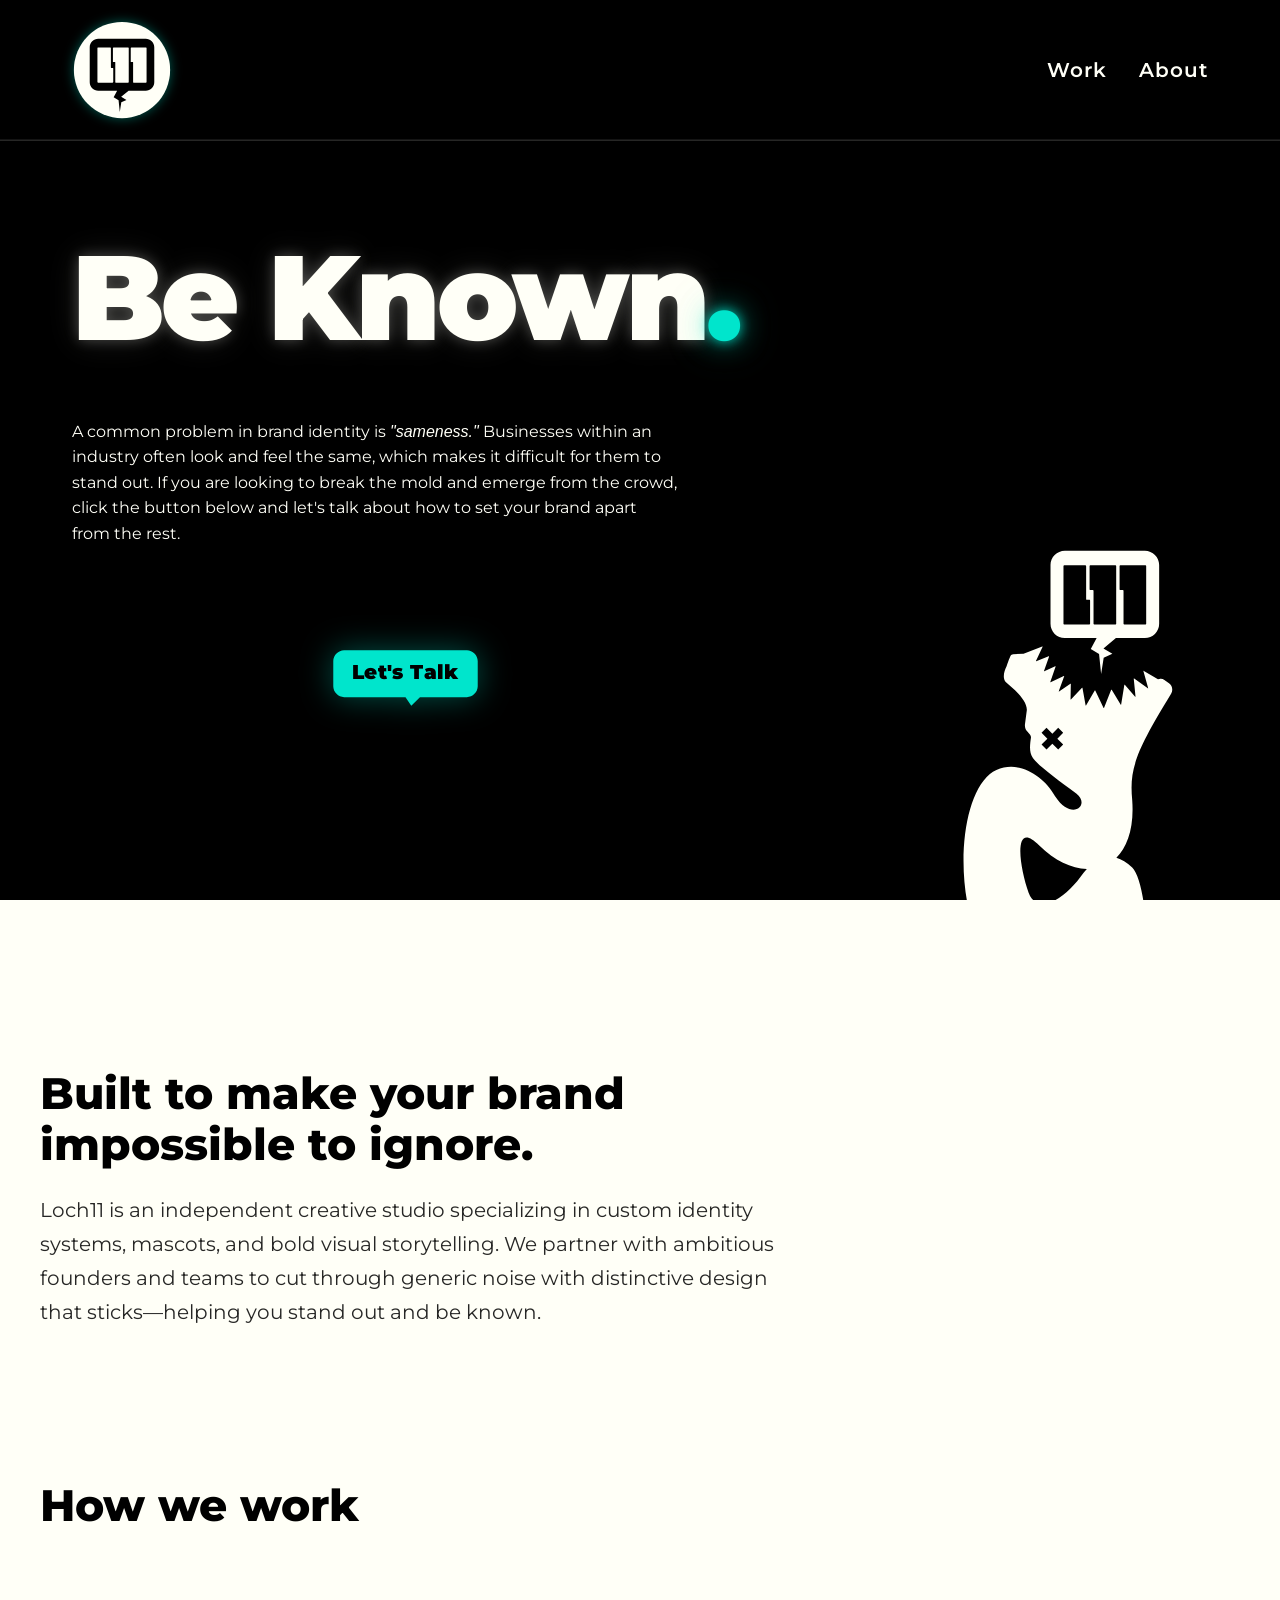
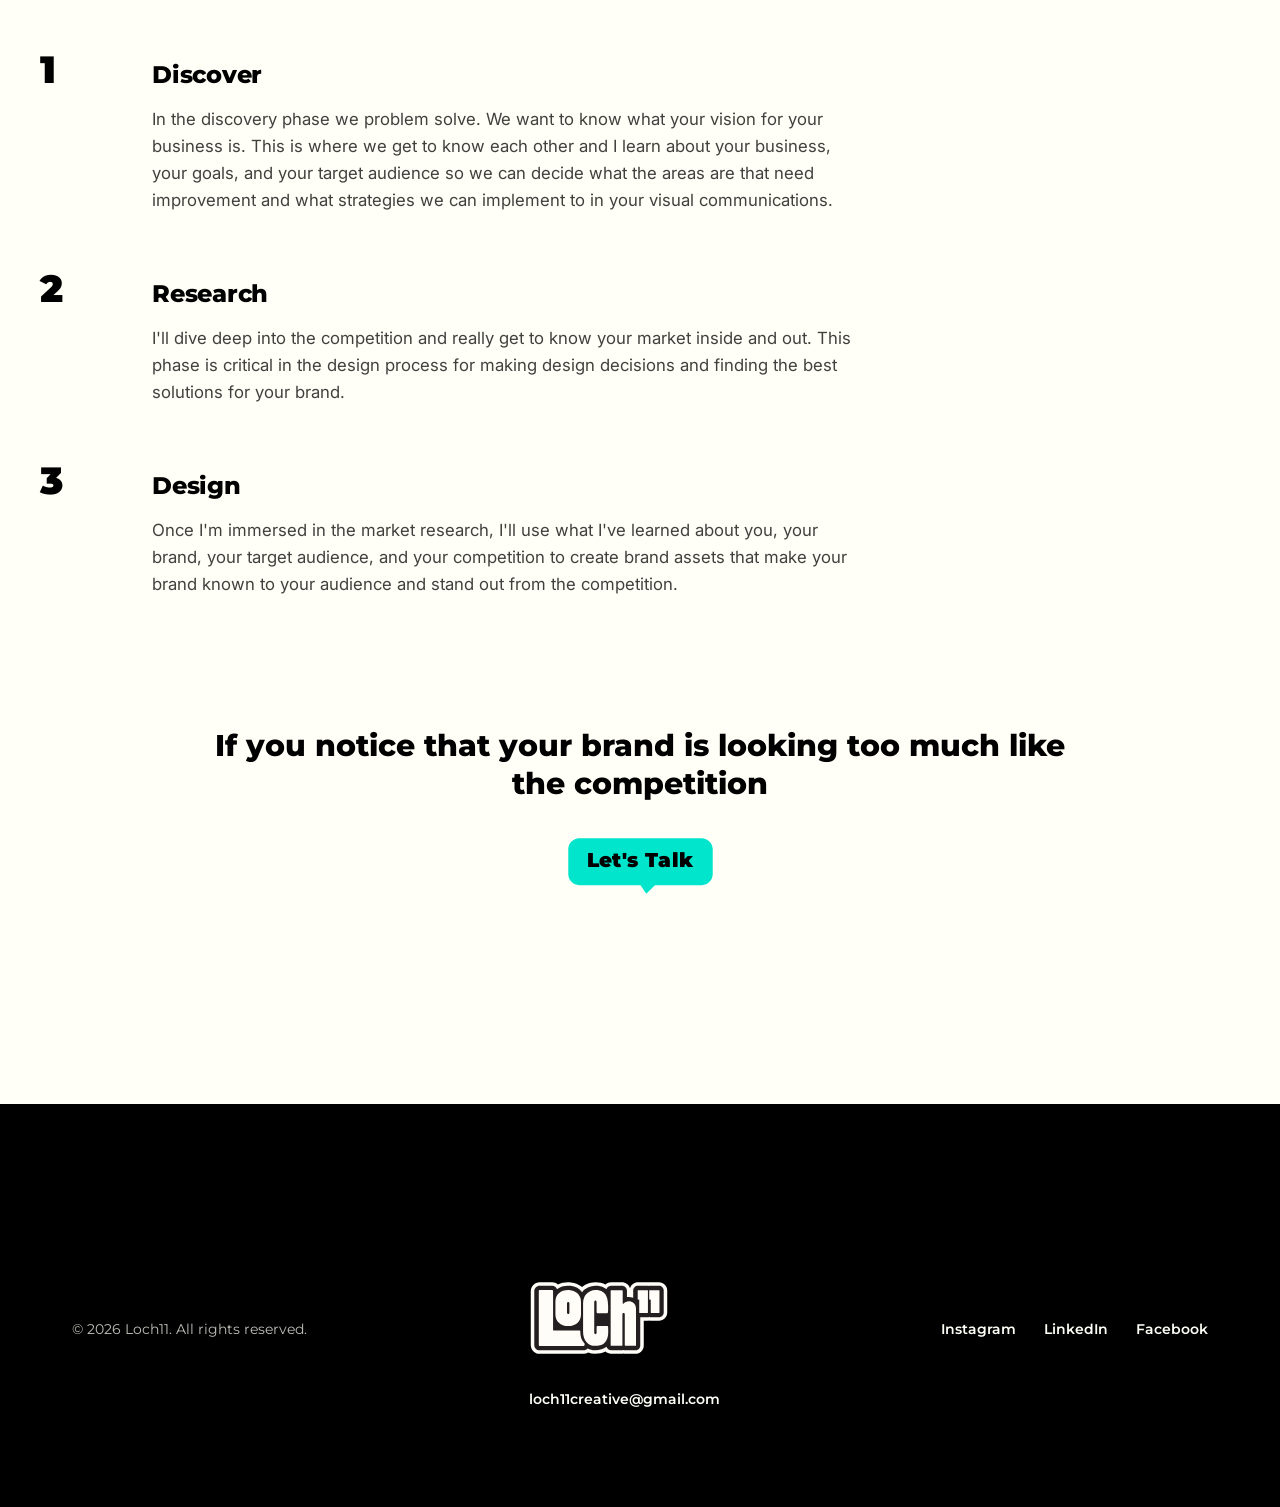
==== commit 6b57013e: "updating process step text" ====
--- a/index.html
+++ b/index.html
@@ -123,23 +123,25 @@
           <span class="process-num">1</span>
           <div class="process-content">
             <h3 class="process-title">Discover</h3>
-            <p class="process-desc">Place Holder</p>
+            <p class="process-desc">In the discovery phase we problem solve. We want to know what your vision for your business is.
+                This is where we get to know each other and I learn about your business, your goals, and your target audience so we can decide what the areas are that need improvement and what strategies we can implement to in your visual communications. 
+            </p>
           </div>
         </div>
 
         <div class="process-item">
           <span class="process-num">2</span>
           <div class="process-content">
-            <h3 class="process-title">Craft</h3>
-            <p class="process-desc">Place Holder</p>
+            <h3 class="process-title">Research</h3>
+            <p class="process-desc">I'll dive deep into the competition and really get to know your market inside and out. This phase is critical in the design process for making design decisions and finding the best solutions for your brand.</p>
           </div>
         </div>
 
         <div class="process-item">
           <span class="process-num">3</span>
           <div class="process-content">
-            <h3 class="process-title">Launch</h3>
-            <p class="process-desc">Place Holder</p>
+            <h3 class="process-title">Design</h3>
+            <p class="process-desc">Once I'm immersed in the market research, I'll use what I've learned about you, your brand, your target audience, and your competition to create brand assets that make your brand known to your audience and stand out from the competition.</p>
           </div>
         </div>
 
@@ -147,7 +149,7 @@
 
       <!-- Centered Closing CTA -->
       <div class="process-cta">
-        <p class="process-cta-text">If you want to stand out and make a lasting impression</p>
+        <p class="process-cta-text">If you notice that your brand is looking too much like the competition</p>
         <a href="mailto:hello@loch11.com" class="cta-button">Let's Talk</a>
       </div>
 
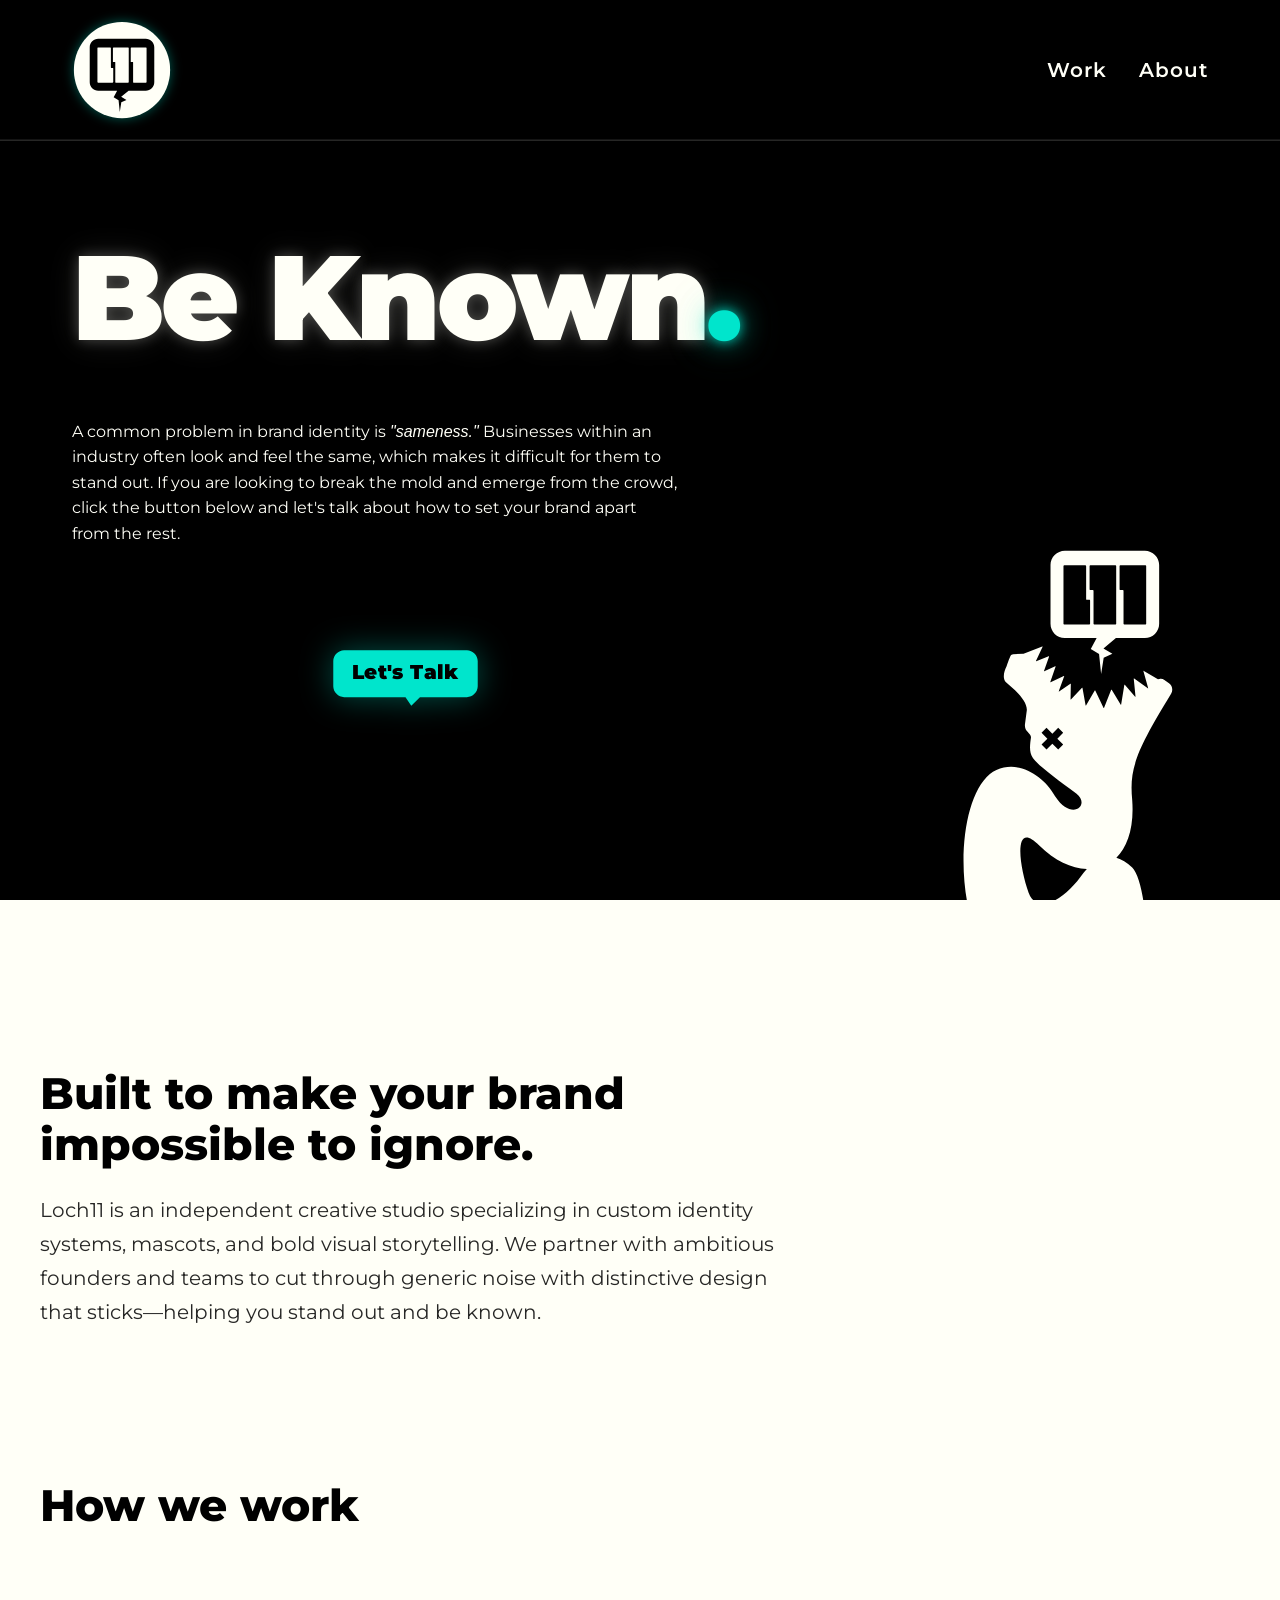
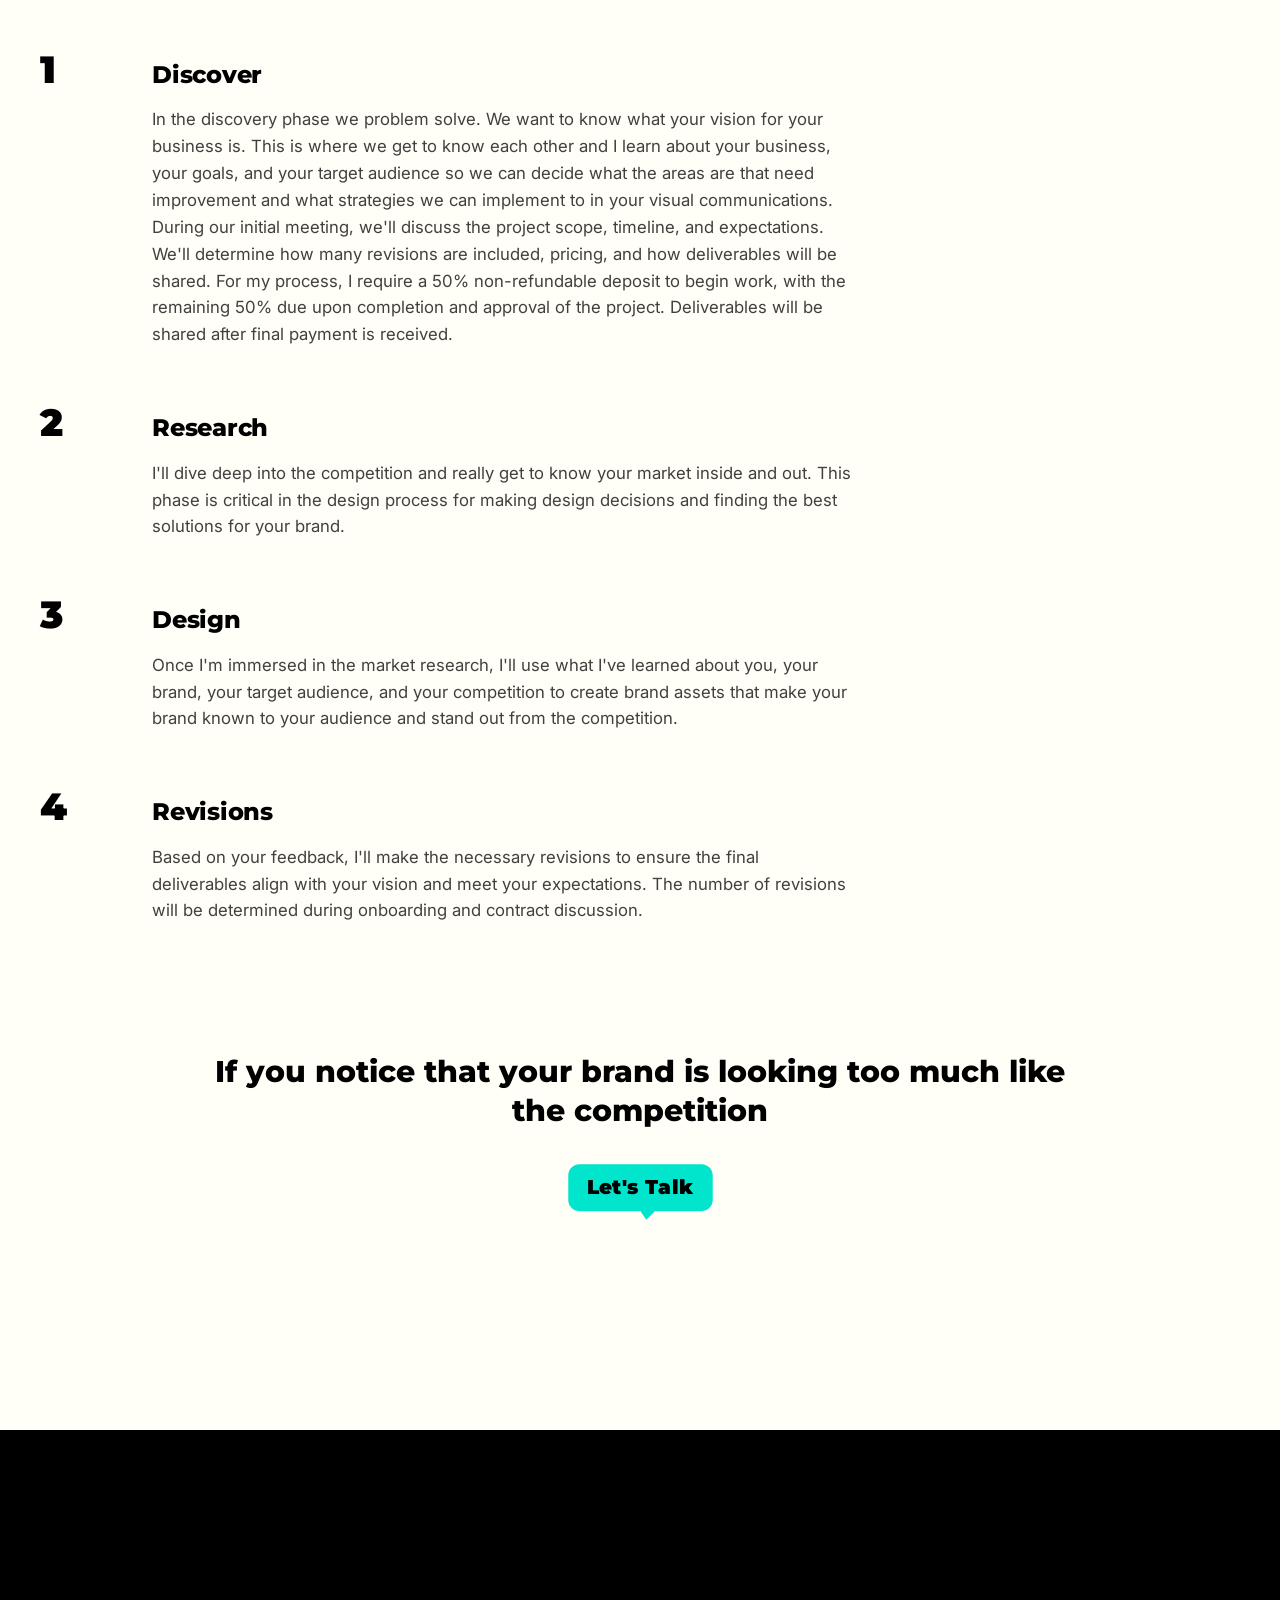
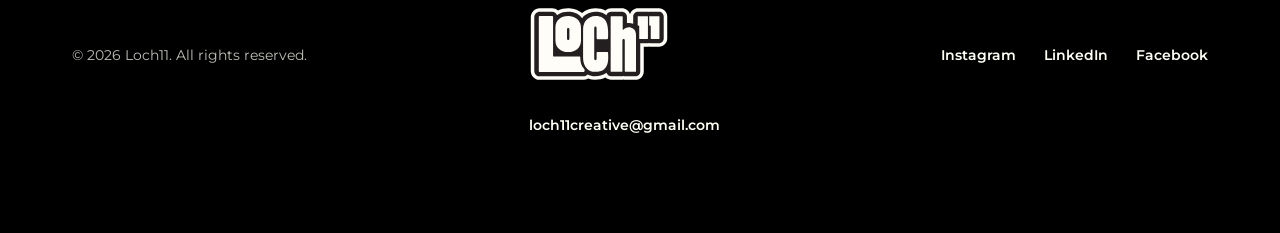
==== commit 276f288d: "updating home page" ====
--- a/index.html
+++ b/index.html
@@ -118,13 +118,15 @@
 
       <!-- Editorial Staggered Process List -->
       <div class="editorial-process-list">
-        
+    
         <div class="process-item">
           <span class="process-num">1</span>
           <div class="process-content">
             <h3 class="process-title">Discover</h3>
             <p class="process-desc">In the discovery phase we problem solve. We want to know what your vision for your business is.
                 This is where we get to know each other and I learn about your business, your goals, and your target audience so we can decide what the areas are that need improvement and what strategies we can implement to in your visual communications. 
+                During our initial meeting, we'll discuss the project scope, timeline, and expectations. We'll determine how many revisions are included, pricing, and how deliverables will be shared.
+                For my process, I require a 50% non-refundable deposit to begin work, with the remaining 50% due upon completion and approval of the project. Deliverables will be shared after final payment is received. 
             </p>
           </div>
         </div>
@@ -142,6 +144,14 @@
           <div class="process-content">
             <h3 class="process-title">Design</h3>
             <p class="process-desc">Once I'm immersed in the market research, I'll use what I've learned about you, your brand, your target audience, and your competition to create brand assets that make your brand known to your audience and stand out from the competition.</p>
+          </div>
+        </div>
+
+        <div class="process-item">
+          <span class="process-num">4</span>
+          <div class="process-content">
+            <h3 class="process-title">Revisions</h3>
+            <p class="process-desc">Based on your feedback, I'll make the necessary revisions to ensure the final deliverables align with your vision and meet your expectations. The number of revisions will be determined during onboarding and contract discussion.</p>
           </div>
         </div>
 
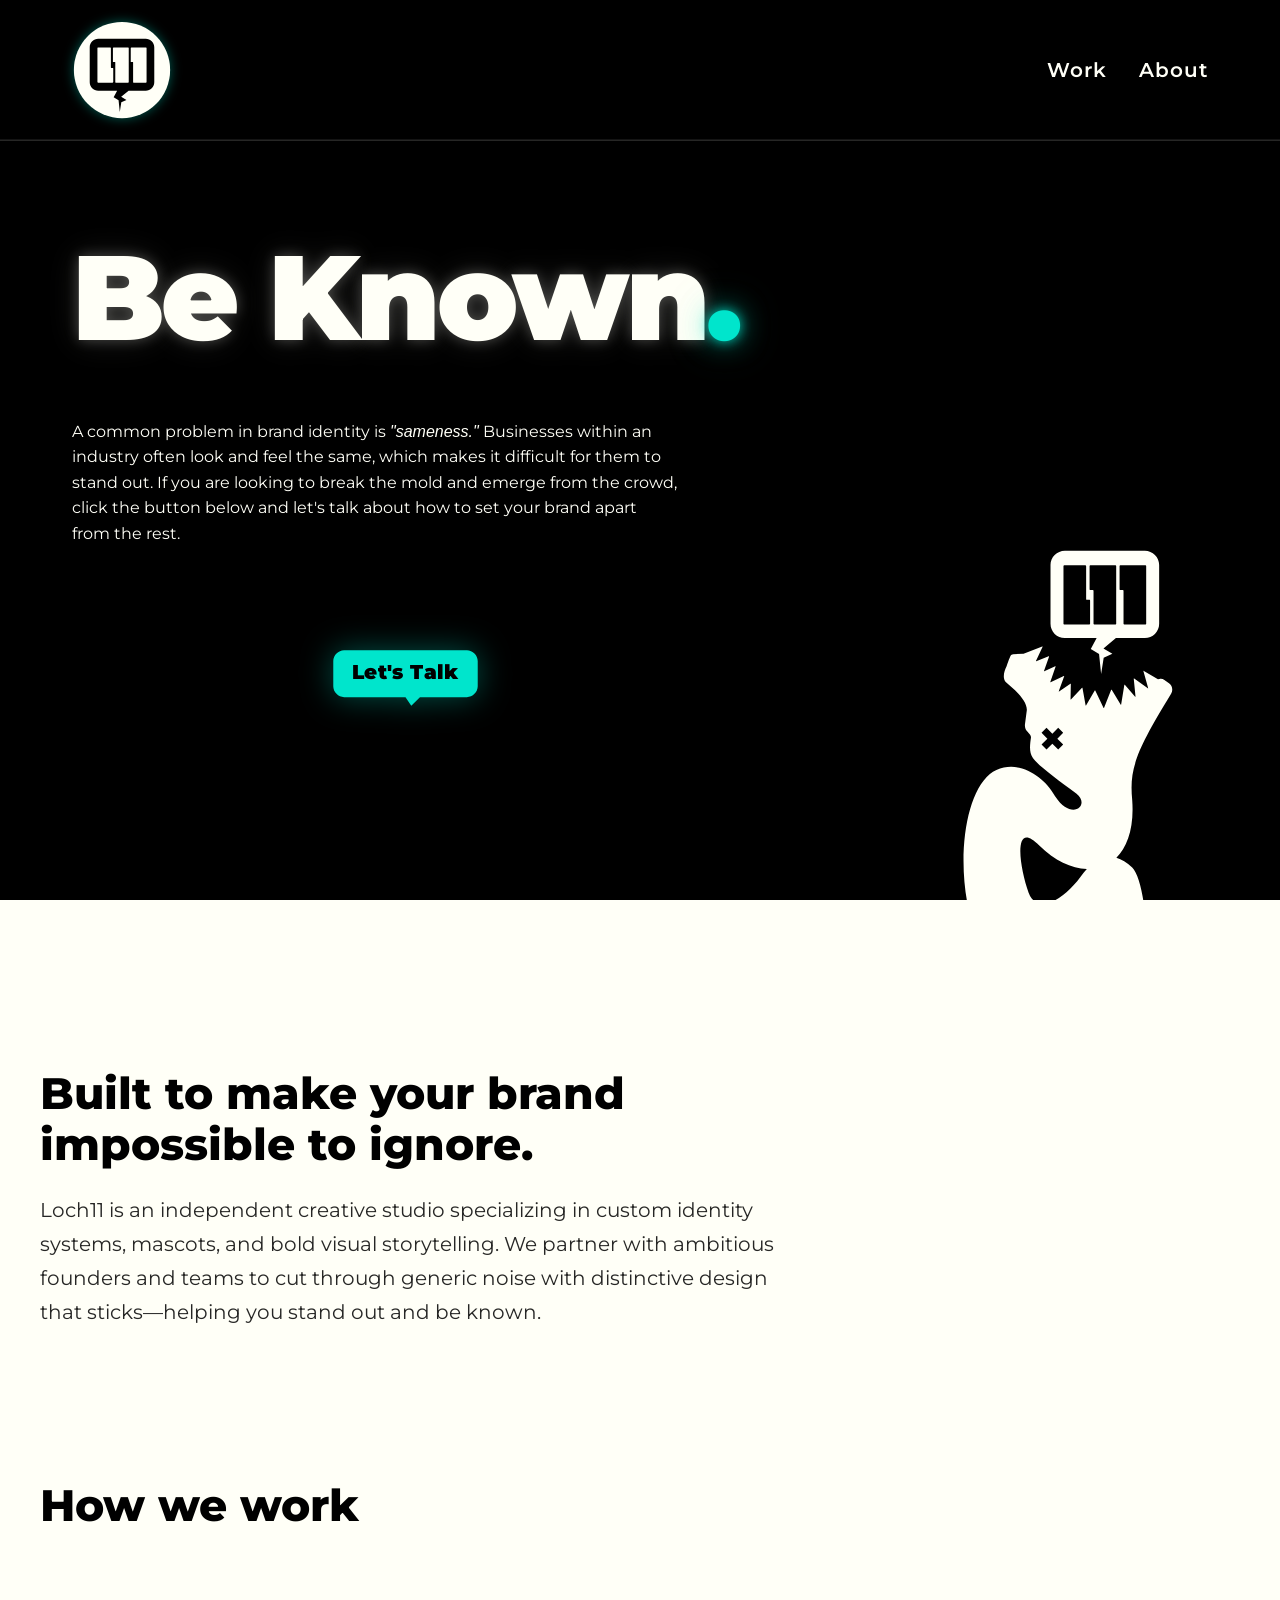
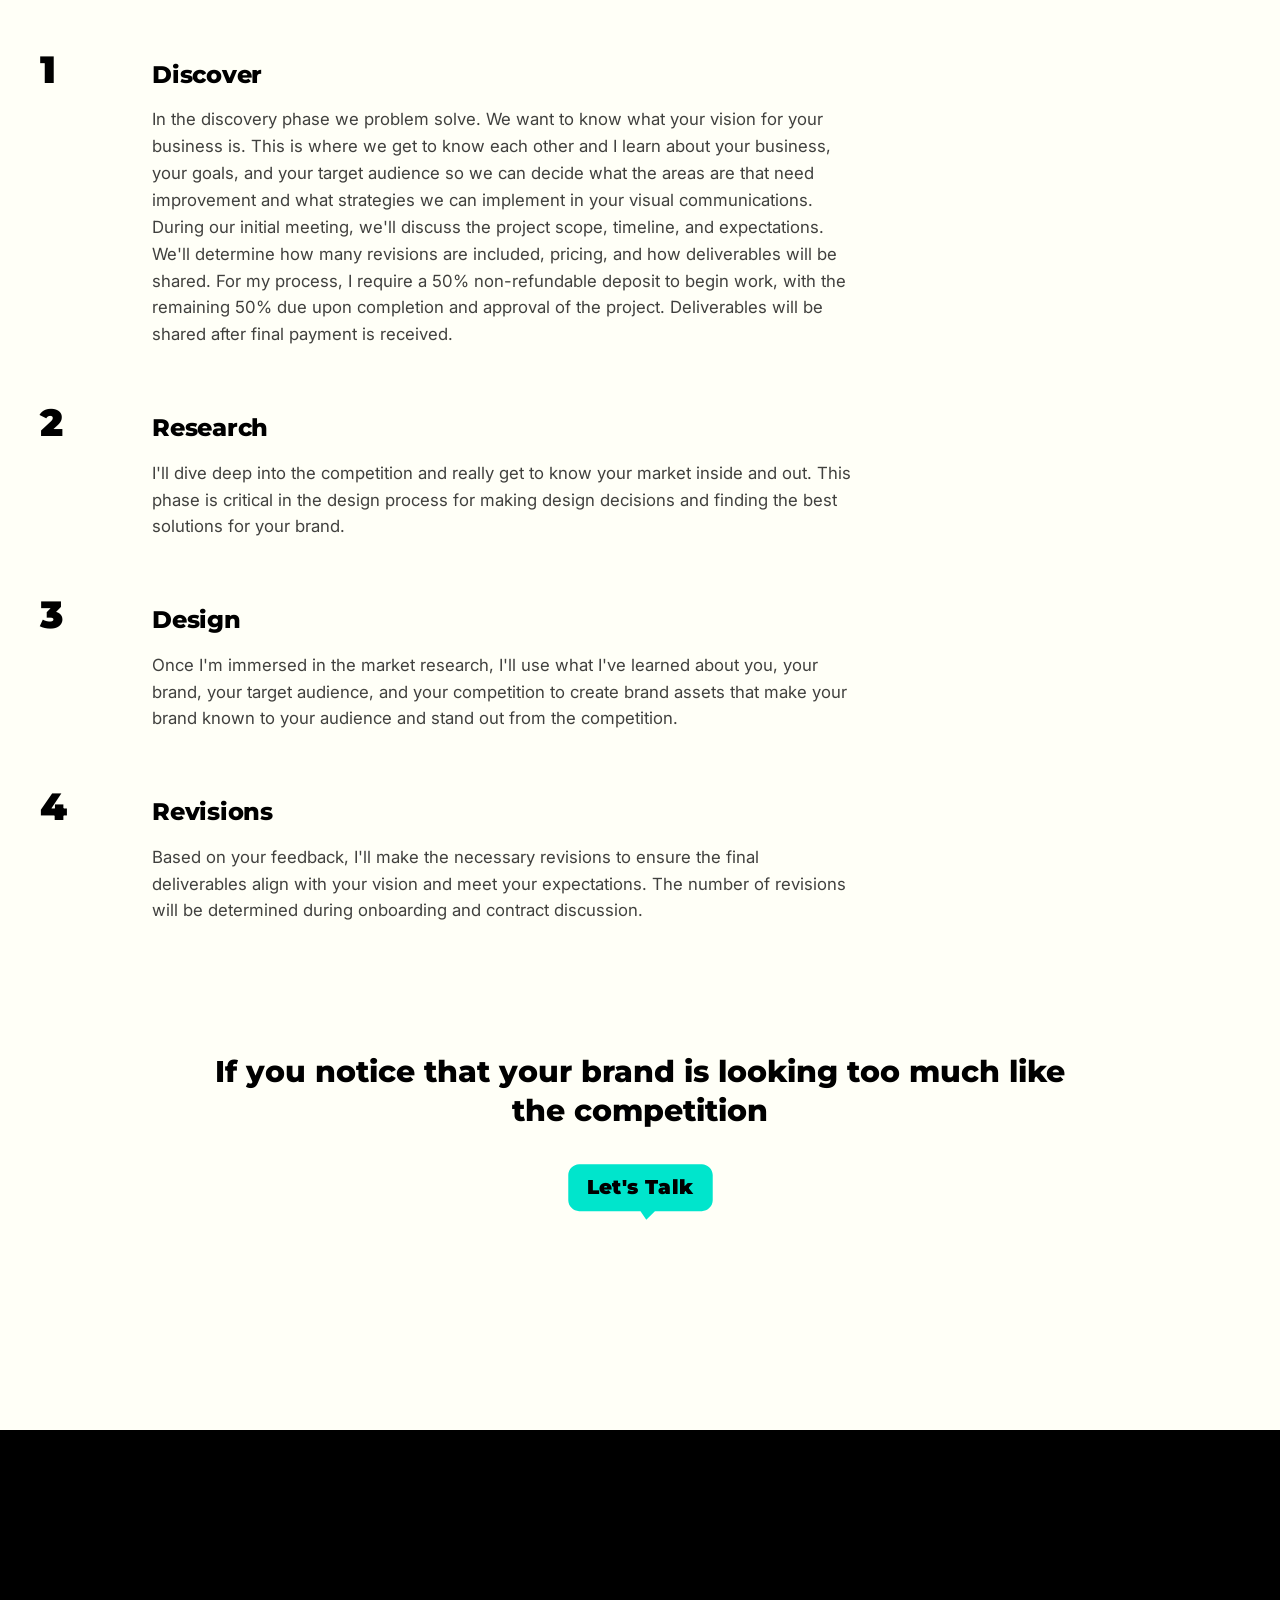
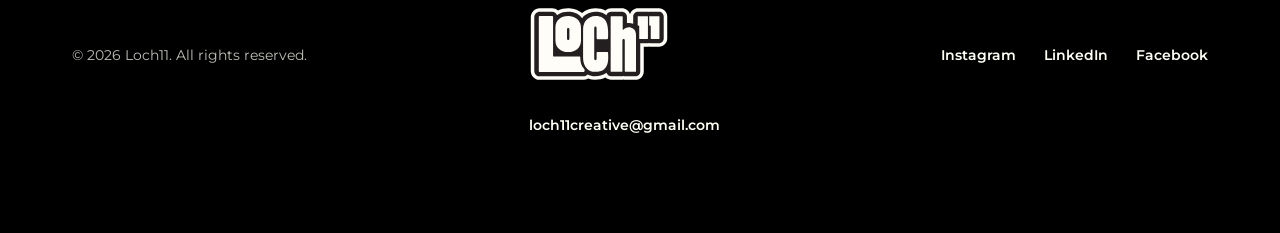
==== commit 22c6648a: "fixed typo" ====
--- a/index.html
+++ b/index.html
@@ -124,7 +124,7 @@
           <div class="process-content">
             <h3 class="process-title">Discover</h3>
             <p class="process-desc">In the discovery phase we problem solve. We want to know what your vision for your business is.
-                This is where we get to know each other and I learn about your business, your goals, and your target audience so we can decide what the areas are that need improvement and what strategies we can implement to in your visual communications. 
+                This is where we get to know each other and I learn about your business, your goals, and your target audience so we can decide what the areas are that need improvement and what strategies we can implement in your visual communications. 
                 During our initial meeting, we'll discuss the project scope, timeline, and expectations. We'll determine how many revisions are included, pricing, and how deliverables will be shared.
                 For my process, I require a 50% non-refundable deposit to begin work, with the remaining 50% due upon completion and approval of the project. Deliverables will be shared after final payment is received. 
             </p>
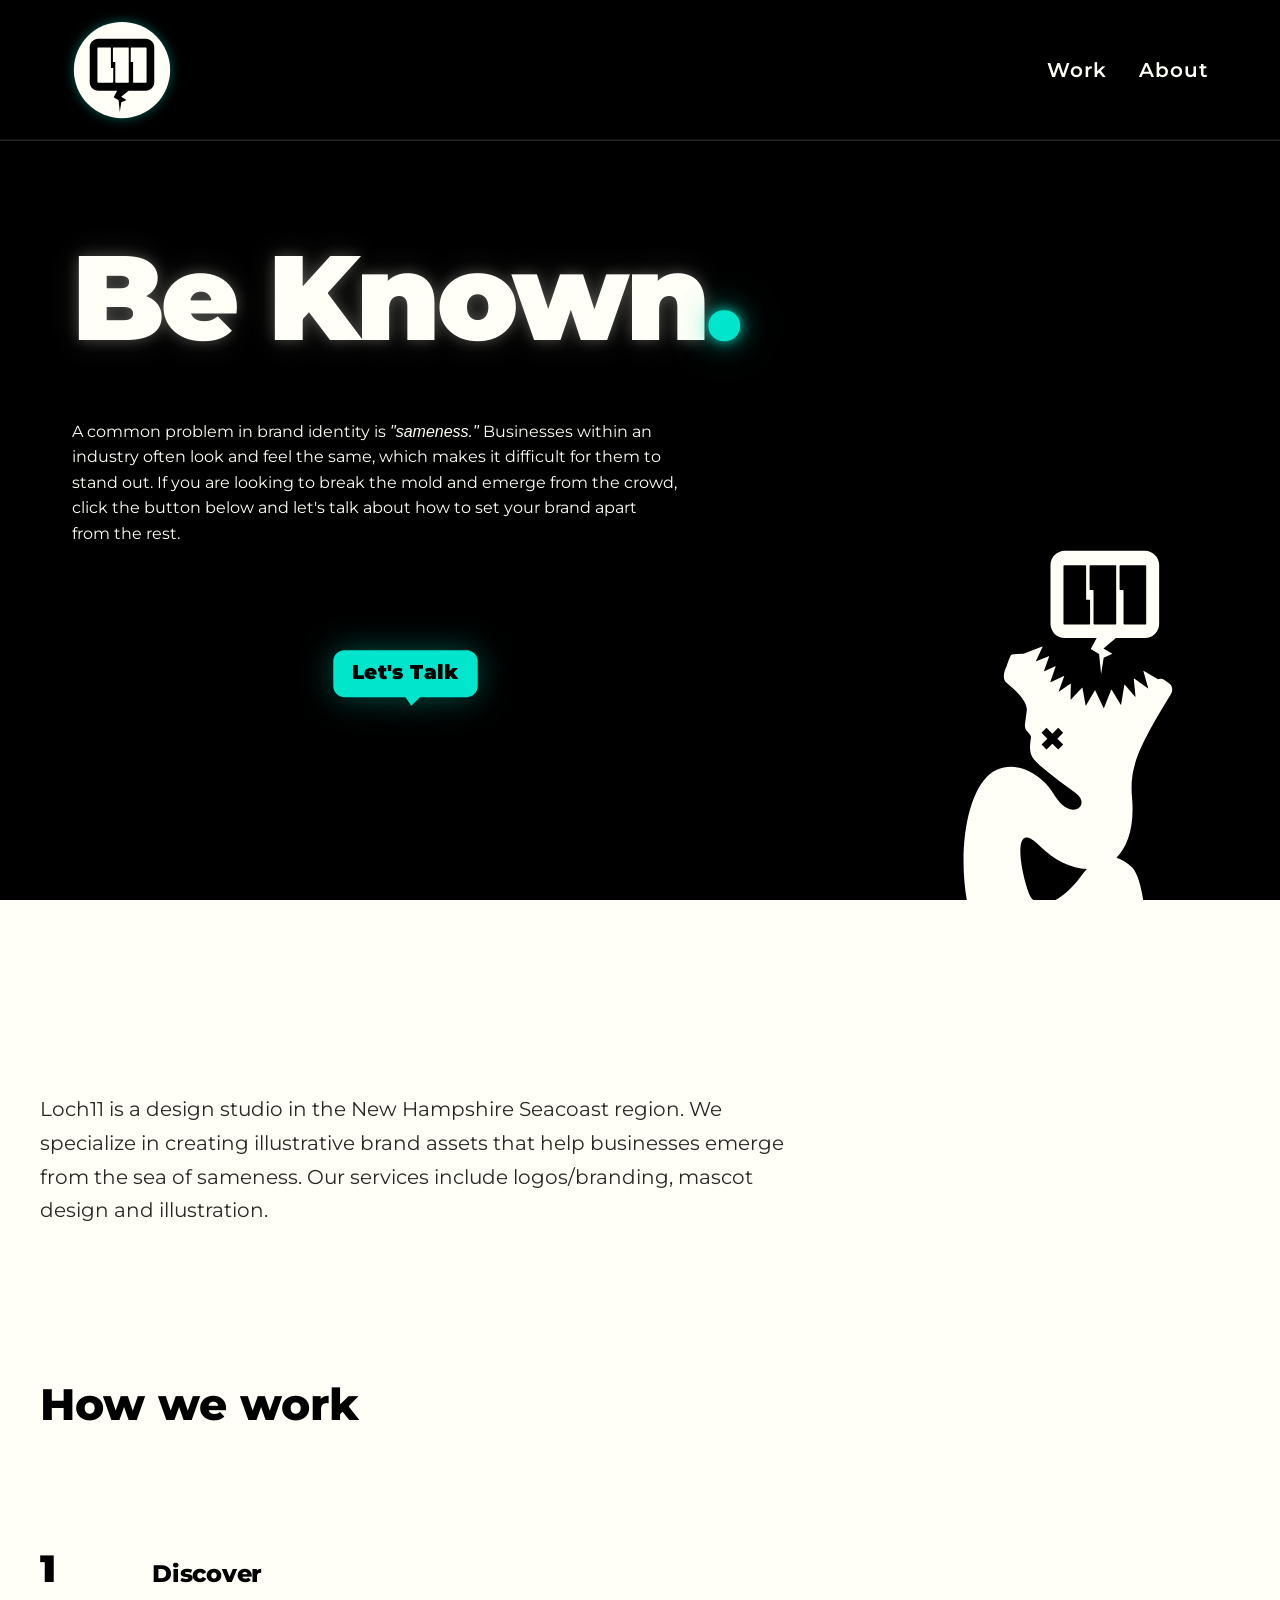
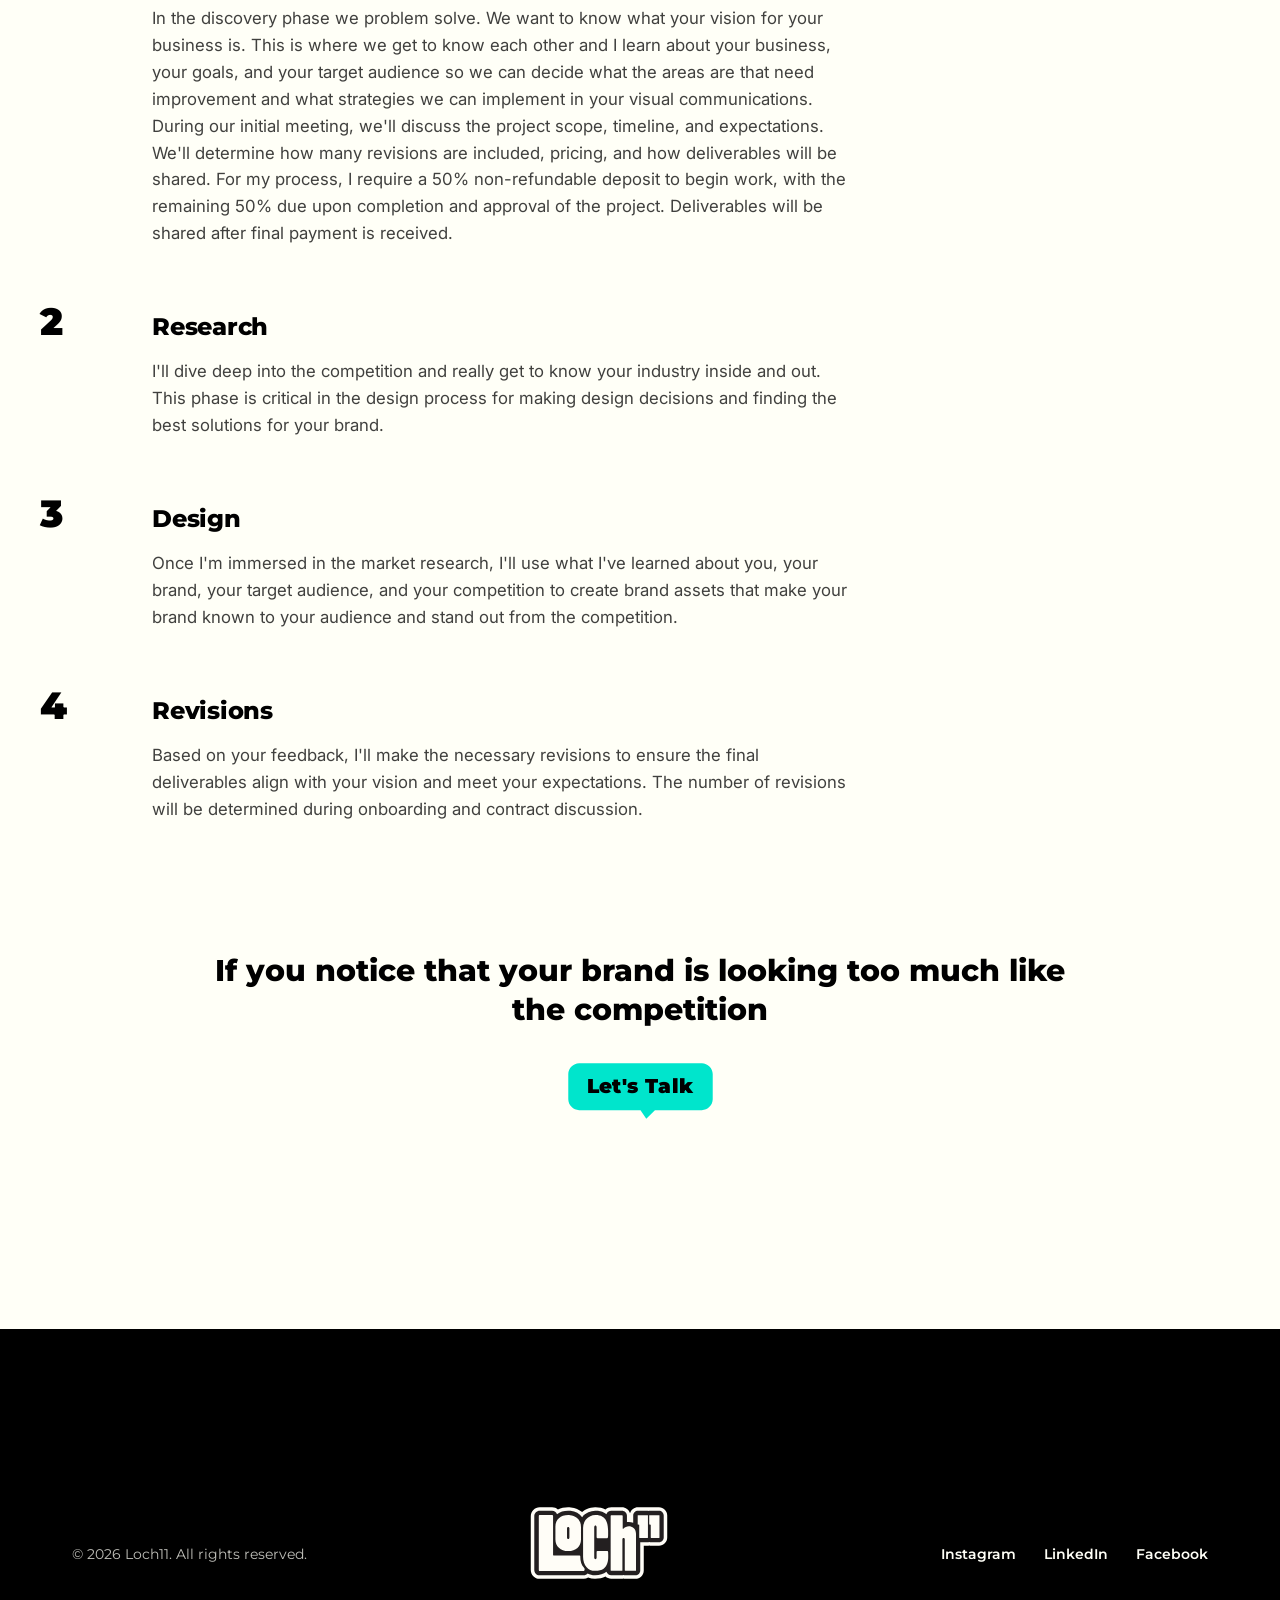
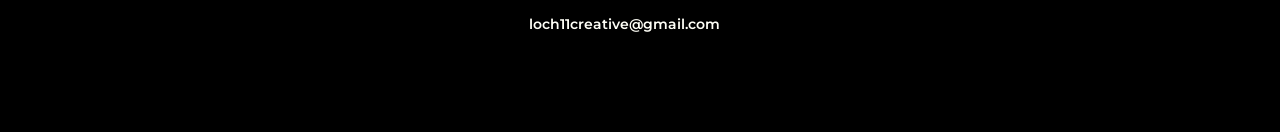
==== commit 2df5417e: "update home page" ====
--- a/index.html
+++ b/index.html
@@ -100,9 +100,9 @@
   <!-- About Loch11 Section -->
   <section id="about" class="content-section about-section">
     <div class="section-container">
-      <h2 class="section-heading">Built to make your brand impossible to ignore.</h2>
+      <h2 class="section-heading"></h2>
       <p class="about-copy">
-        Loch11 is an independent creative studio specializing in custom identity systems, mascots, and bold visual storytelling. We partner with ambitious founders and teams to cut through generic noise with distinctive design that sticks—helping you stand out and be known.
+        Loch11 is a design studio in the New Hampshire Seacoast region. We specialize in creating illustrative brand assets that help businesses emerge from the sea of sameness. Our services include logos/branding, mascot design and illustration.
       </p>
     </div>
   </section>
@@ -135,7 +135,7 @@
           <span class="process-num">2</span>
           <div class="process-content">
             <h3 class="process-title">Research</h3>
-            <p class="process-desc">I'll dive deep into the competition and really get to know your market inside and out. This phase is critical in the design process for making design decisions and finding the best solutions for your brand.</p>
+            <p class="process-desc">I'll dive deep into the competition and really get to know your industry inside and out. This phase is critical in the design process for making design decisions and finding the best solutions for your brand.</p>
           </div>
         </div>
 
